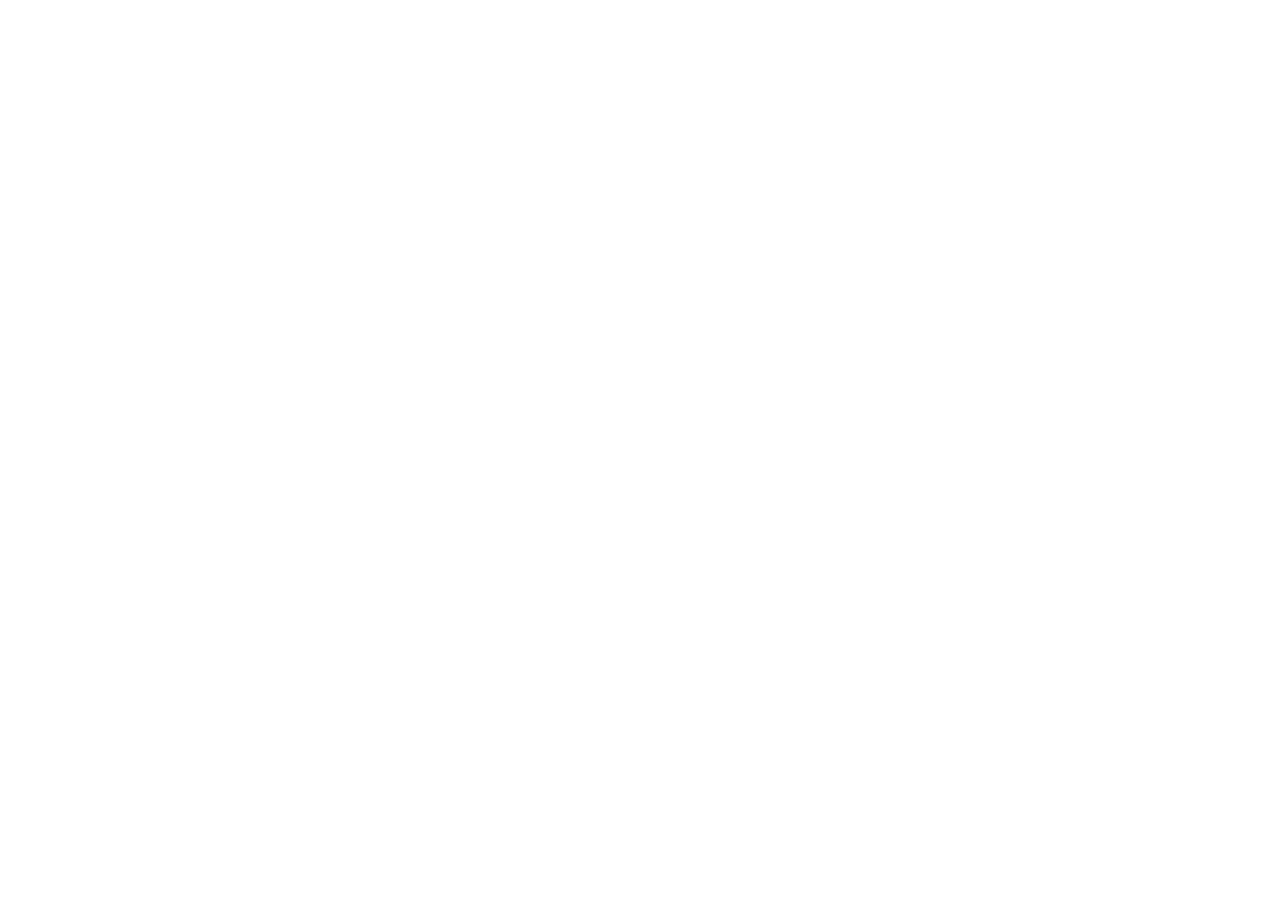
==== index.html @ e27e05f9 "Initial commit" ====
<!DOCTYPE html>
<html lang="en">
<head>
    <meta charset="UTF-8">
    <meta name="viewport" content="width=device-width, initial-scale=1.0">
    <title>hackathon</title>
</head>
<body>
    <script src = "app.js"></script>
</body>
</html>
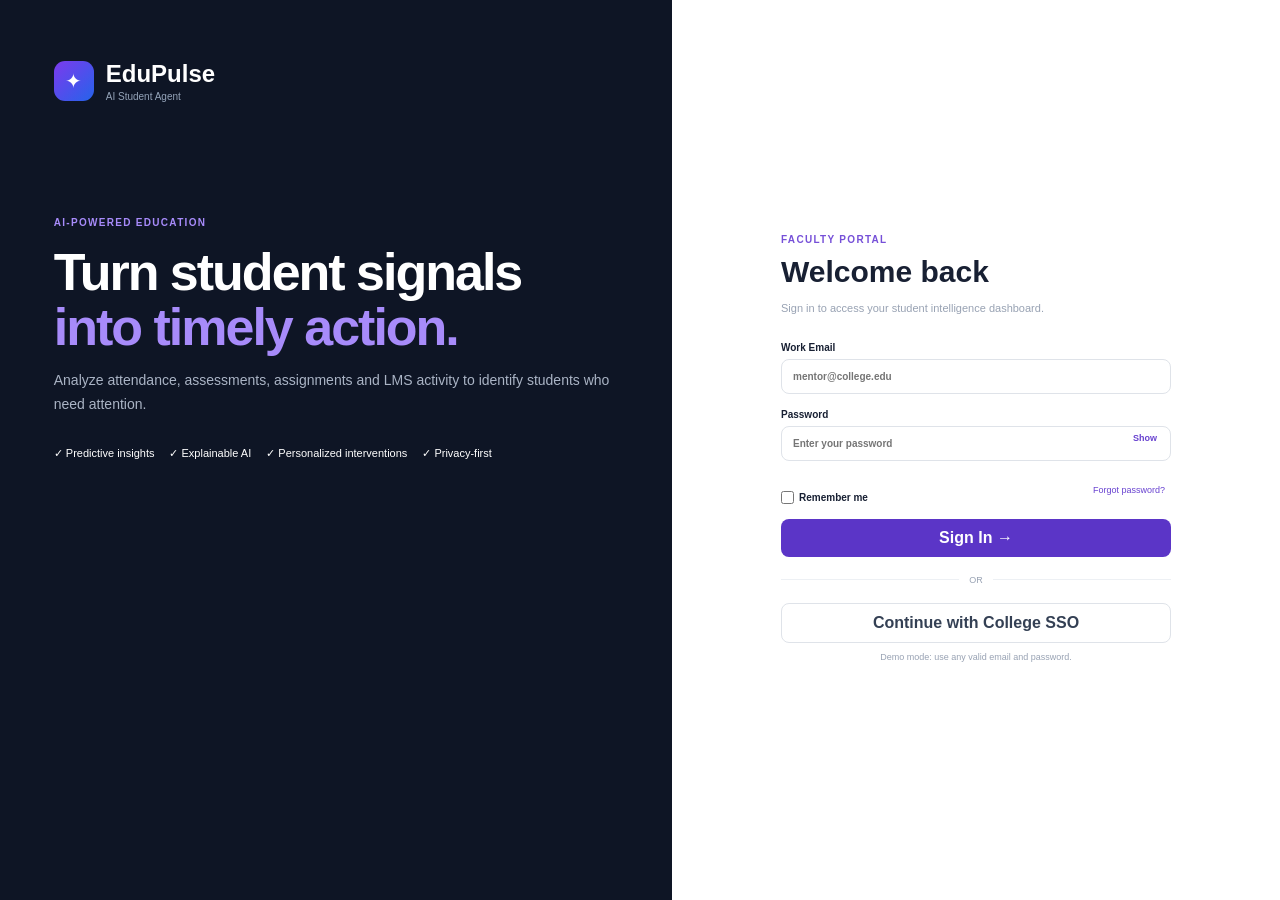
==== commit aa0709d4: "Initial commit" ====
--- a/index.html
+++ b/index.html
@@ -3,9 +3,1398 @@
 <head>
     <meta charset="UTF-8">
     <meta name="viewport" content="width=device-width, initial-scale=1.0">
-    <title>hackathon</title>
+    <title>EduPulse AI | Student Engagement Agent</title>
+
+    <link rel="stylesheet" href="style.css">
 </head>
+
 <body>
-    <script src = "app.js"></script>
+
+<!-- ================= LOGIN PAGE ================= -->
+
+<div id="loginPage" class="login-page">
+
+    <div class="login-left">
+
+        <div class="login-brand">
+            <div class="brand-icon">✦</div>
+
+            <div>
+                <h2>EduPulse</h2>
+                <span>AI Student Agent</span>
+            </div>
+        </div>
+
+        <div class="login-content">
+
+            <span class="eyebrow">AI-POWERED EDUCATION</span>
+
+            <h1>
+                Turn student signals
+                <span>into timely action.</span>
+            </h1>
+
+            <p>
+                Analyze attendance, assessments, assignments and LMS
+                activity to identify students who need attention.
+            </p>
+
+            <div class="login-features">
+                <div>✓ Predictive insights</div>
+                <div>✓ Explainable AI</div>
+                <div>✓ Personalized interventions</div>
+                <div>✓ Privacy-first</div>
+            </div>
+
+        </div>
+
+    </div>
+
+
+    <div class="login-right">
+
+        <form id="loginForm" class="login-card">
+
+            <div class="mobile-logo">
+                ✦ EduPulse
+            </div>
+
+            <span class="eyebrow">FACULTY PORTAL</span>
+
+            <h2>Welcome back</h2>
+
+            <p class="subtitle">
+                Sign in to access your student intelligence dashboard.
+            </p>
+
+
+            <label>
+                Work Email
+                <input
+                    type="email"
+                    id="loginEmail"
+                    placeholder="mentor@college.edu"
+                    required
+                >
+            </label>
+
+
+            <label>
+                Password
+
+                <div class="password-box">
+
+                    <input
+                        type="password"
+                        id="loginPassword"
+                        placeholder="Enter your password"
+                        required
+                    >
+
+                    <button
+                        type="button"
+                        id="showPassword"
+                    >
+                        Show
+                    </button>
+
+                </div>
+
+            </label>
+
+
+            <div class="login-options">
+
+                <label class="remember">
+                    <input type="checkbox">
+                    Remember me
+                </label>
+
+                <button type="button" class="link-button">
+                    Forgot password?
+                </button>
+
+            </div>
+
+
+            <button class="primary-button full-width">
+                Sign In →
+            </button>
+
+
+            <div class="divider">
+                <span>OR</span>
+            </div>
+
+
+            <button
+                type="button"
+                class="secondary-button full-width"
+                id="ssoButton"
+            >
+                Continue with College SSO
+            </button>
+
+            <p class="demo-text">
+                Demo mode: use any valid email and password.
+            </p>
+
+        </form>
+
+    </div>
+
+</div>
+
+
+<!-- ================= MAIN APPLICATION ================= -->
+
+<div id="app" class="app hidden">
+
+
+    <!-- SIDEBAR -->
+
+    <aside class="sidebar">
+
+        <div class="logo">
+
+            <div class="brand-icon">✦</div>
+
+            <div>
+                <strong>EduPulse</strong>
+                <small>AI Student Agent</small>
+            </div>
+
+        </div>
+
+
+        <div class="menu-title">
+            WORKSPACE
+        </div>
+
+
+        <nav>
+
+            <button class="nav-item active" data-page="dashboard">
+                <span>▦</span>
+                Dashboard
+            </button>
+
+            <button class="nav-item" data-page="students">
+                <span>♙</span>
+                Students
+                <b id="studentCountBadge">0</b>
+            </button>
+
+            <button class="nav-item" data-page="analytics">
+                <span>◒</span>
+                Risk Analytics
+            </button>
+
+            <button class="nav-item" data-page="interventions">
+                <span>✓</span>
+                Interventions
+            </button>
+
+            <button class="nav-item" data-page="ai">
+                <span>✦</span>
+                AI Agent
+            </button>
+
+            <button class="nav-item" data-page="reports">
+                <span>▤</span>
+                Reports
+            </button>
+
+            <button class="nav-item" data-page="settings">
+                <span>⚙</span>
+                Settings
+            </button>
+
+        </nav>
+
+
+        <div class="sidebar-bottom">
+
+            <div class="privacy-box">
+                🔒
+                <div>
+                    <strong>Privacy Protected</strong>
+                    <small>Role-based access enabled</small>
+                </div>
+            </div>
+
+
+            <div class="user-box">
+
+                <div class="avatar">
+                    U
+                </div>
+
+                <div>
+                    <strong>Faculty Admin</strong>
+                    <small>Mentor account</small>
+                </div>
+
+                <button id="logoutButton">⋮</button>
+
+            </div>
+
+        </div>
+
+    </aside>
+
+
+    <!-- MAIN -->
+
+    <main class="main">
+
+
+        <!-- TOP BAR -->
+
+        <header class="topbar">
+
+            <div>
+
+                <span class="breadcrumb">
+                    EduPulse / <b id="currentPageName">Dashboard</b>
+                </span>
+
+                <h1 id="pageTitle">
+                    Good morning, Mentor 👋
+                </h1>
+
+            </div>
+
+
+            <div class="top-actions">
+
+                <button class="notification-button">
+                    🔔
+                    <i>3</i>
+                </button>
+
+                <button
+                    class="ai-button"
+                    onclick="showPage('ai')"
+                >
+                    Ask AI ✦
+                </button>
+
+                <button
+                    class="logout-top"
+                    onclick="logout()"
+                >
+                    Logout
+                </button>
+
+            </div>
+
+        </header>
+
+
+        <!-- ================= DASHBOARD ================= -->
+
+        <section
+            id="dashboard"
+            class="page active-page"
+        >
+
+            <div class="page-header">
+
+                <div>
+
+                    <span class="eyebrow">
+                        OVERVIEW • THIS WEEK
+                    </span>
+
+                    <h2>
+                        Student engagement at a glance
+                    </h2>
+
+                    <p>
+                        AI has reviewed attendance, assessments,
+                        assignments and LMS activity.
+                    </p>
+
+                </div>
+
+                <button
+                    class="primary-button"
+                    onclick="openAddStudentModal()"
+                >
+                    + Add Student
+                </button>
+
+            </div>
+
+
+            <!-- STAT CARDS -->
+
+            <div class="stats-grid">
+
+                <div class="stat-card">
+
+                    <div class="stat-icon purple">
+                        ♙
+                    </div>
+
+                    <div>
+                        <span>Total Students</span>
+                        <strong id="totalStudents">0</strong>
+                        <small>Currently monitored</small>
+                    </div>
+
+                </div>
+
+
+                <div class="stat-card">
+
+                    <div class="stat-icon red">
+                        ⚠
+                    </div>
+
+                    <div>
+                        <span>High Risk</span>
+                        <strong id="highRisk">0</strong>
+                        <small>Needs attention now</small>
+                    </div>
+
+                </div>
+
+
+                <div class="stat-card">
+
+                    <div class="stat-icon yellow">
+                        ◐
+                    </div>
+
+                    <div>
+                        <span>Medium Risk</span>
+                        <strong id="mediumRisk">0</strong>
+                        <small>Watch closely</small>
+                    </div>
+
+                </div>
+
+
+                <div class="stat-card">
+
+                    <div class="stat-icon green">
+                        ▥
+                    </div>
+
+                    <div>
+                        <span>Average Attendance</span>
+                        <strong id="averageAttendance">0%</strong>
+                        <small>Across all students</small>
+                    </div>
+
+                </div>
+
+            </div>
+
+
+            <!-- DASHBOARD GRID -->
+
+            <div class="dashboard-grid">
+
+
+                <!-- ATTENTION -->
+
+                <div class="panel">
+
+                    <div class="panel-header">
+
+                        <div>
+                            <h3>Students Needing Attention</h3>
+                            <p>Prioritized by AI risk score</p>
+                        </div>
+
+                        <button
+                            class="text-button"
+                            onclick="showPage('students')"
+                        >
+                            View All →
+                        </button>
+
+                    </div>
+
+
+                    <div id="attentionStudents">
+                    </div>
+
+                </div>
+
+
+                <!-- HEALTH -->
+
+                <div class="panel">
+
+                    <div class="panel-header">
+
+                        <div>
+                            <h3>Engagement Health</h3>
+                            <p>Current student population</p>
+                        </div>
+
+                        <span class="live">
+                            ● LIVE
+                        </span>
+
+                    </div>
+
+
+                    <div class="health-container">
+
+                        <div class="donut">
+
+                            <div>
+                                <strong id="lowRiskPercent">
+                                    0%
+                                </strong>
+
+                                <small>
+                                    Low Risk
+                                </small>
+                            </div>
+
+                        </div>
+
+
+                        <div class="legend">
+
+                            <div>
+                                <i class="green-dot"></i>
+                                Low Risk
+                                <b id="lowRisk">0</b>
+                            </div>
+
+                            <div>
+                                <i class="yellow-dot"></i>
+                                Medium Risk
+                                <b id="mediumRiskLegend">0</b>
+                            </div>
+
+                            <div>
+                                <i class="red-dot"></i>
+                                High Risk
+                                <b id="highRiskLegend">0</b>
+                            </div>
+
+                        </div>
+
+                    </div>
+
+
+                    <div class="ai-insight">
+
+                        <span>✦</span>
+
+                        <div>
+
+                            <strong>AI Insight</strong>
+
+                            <p id="dashboardInsight">
+                                Analyzing student engagement...
+                            </p>
+
+                        </div>
+
+                    </div>
+
+                </div>
+
+            </div>
+
+
+            <!-- RECENT ACTIVITY -->
+
+            <div class="panel">
+
+                <div class="panel-header">
+
+                    <div>
+                        <h3>Recent Student Activity</h3>
+                        <p>Latest monitored changes</p>
+                    </div>
+
+                    <button
+                        class="text-button"
+                        onclick="showPage('analytics')"
+                    >
+                        Open Analytics →
+                    </button>
+
+                </div>
+
+
+                <div class="table-wrapper">
+
+                    <table>
+
+                        <thead>
+
+                            <tr>
+                                <th>Student</th>
+                                <th>Attendance</th>
+                                <th>Marks</th>
+                                <th>Assignments</th>
+                                <th>LMS</th>
+                                <th>Risk</th>
+                                <th>Trend</th>
+                            </tr>
+
+                        </thead>
+
+                        <tbody id="recentStudents">
+                        </tbody>
+
+                    </table>
+
+                </div>
+
+            </div>
+
+        </section>
+
+
+        <!-- ================= STUDENTS ================= -->
+
+        <section
+            id="students"
+            class="page"
+        >
+
+            <div class="page-header">
+
+                <div>
+                    <h2>Student Directory</h2>
+                    <p>
+                        Manage students and monitor their engagement.
+                    </p>
+                </div>
+
+                <button
+                    class="primary-button"
+                    onclick="openAddStudentModal()"
+                >
+                    + Add Student
+                </button>
+
+            </div>
+
+
+            <div class="filters">
+
+                <div class="search-box">
+
+                    🔍
+
+                    <input
+                        id="studentSearch"
+                        type="text"
+                        placeholder="Search name, ID, department..."
+                    >
+
+                </div>
+
+
+                <select id="riskFilter">
+
+                    <option value="All">All Risk</option>
+                    <option value="High">High</option>
+                    <option value="Medium">Medium</option>
+                    <option value="Low">Low</option>
+
+                </select>
+
+
+                <button class="filter-button">
+                    ⚙ Filters
+                </button>
+
+                <button
+                    class="filter-button"
+                    onclick="exportStudents()"
+                >
+                    ⇩ Export
+                </button>
+
+            </div>
+
+
+            <div class="panel no-padding">
+
+                <div class="table-wrapper">
+
+                    <table>
+
+                        <thead>
+
+                            <tr>
+                                <th>Student</th>
+                                <th>Department</th>
+                                <th>Attendance</th>
+                                <th>Marks</th>
+                                <th>Assignments</th>
+                                <th>LMS</th>
+                                <th>Risk</th>
+                                <th>Action</th>
+                            </tr>
+
+                        </thead>
+
+                        <tbody id="studentTable">
+                        </tbody>
+
+                    </table>
+
+                </div>
+
+            </div>
+
+        </section>
+
+
+        <!-- ================= ANALYTICS ================= -->
+
+        <section
+            id="analytics"
+            class="page"
+        >
+
+            <div class="page-header">
+
+                <div>
+
+                    <h2>Risk Analytics</h2>
+
+                    <p>
+                        Explainable signals behind student risk.
+                    </p>
+
+                </div>
+
+                <span class="date-badge">
+                    Last 30 Days
+                </span>
+
+            </div>
+
+
+            <div class="analytics-grid">
+
+                <div class="panel">
+
+                    <div class="panel-header">
+
+                        <div>
+                            <h3>Signal Performance</h3>
+                            <p>College-wide average</p>
+                        </div>
+
+                    </div>
+
+
+                    <div id="signalBars">
+                    </div>
+
+                </div>
+
+
+                <div class="panel">
+
+                    <div class="panel-header">
+
+                        <div>
+                            <h3>Risk Distribution</h3>
+                            <p>Current population</p>
+                        </div>
+
+                    </div>
+
+
+                    <div class="risk-cards">
+
+                        <div class="risk-card high">
+                            <strong id="analyticsHigh">0</strong>
+                            <span>High</span>
+                            <small>Immediate review</small>
+                        </div>
+
+                        <div class="risk-card medium">
+                            <strong id="analyticsMedium">0</strong>
+                            <span>Medium</span>
+                            <small>Monitor closely</small>
+                        </div>
+
+                        <div class="risk-card low">
+                            <strong id="analyticsLow">0</strong>
+                            <span>Low</span>
+                            <small>Healthy</small>
+                        </div>
+
+                    </div>
+
+                </div>
+
+            </div>
+
+
+            <div class="panel">
+
+                <div class="panel-header">
+
+                    <div>
+                        <h3>Why Students Are Flagged</h3>
+                        <p>AI-generated contributing factors</p>
+                    </div>
+
+                </div>
+
+                <div id="riskReasons">
+                </div>
+
+            </div>
+
+        </section>
+
+
+        <!-- ================= INTERVENTIONS ================= -->
+
+        <section
+            id="interventions"
+            class="page"
+        >
+
+            <div class="page-header">
+
+                <div>
+
+                    <h2>Intervention Center</h2>
+
+                    <p>
+                        Turn AI insights into trackable mentor actions.
+                    </p>
+
+                </div>
+
+                <button
+                    class="secondary-button"
+                    onclick="generateReport()"
+                >
+                    Generate Report
+                </button>
+
+            </div>
+
+
+            <div class="intervention-stats">
+
+                <div>
+                    <strong id="openInterventions">0</strong>
+                    <span>Open Interventions</span>
+                </div>
+
+                <div>
+                    <strong id="completedInterventions">0</strong>
+                    <span>Completed</span>
+                </div>
+
+                <div>
+                    <strong id="followupInterventions">0</strong>
+                    <span>Needs Follow-up</span>
+                </div>
+
+            </div>
+
+
+            <div class="panel">
+
+                <div class="panel-header">
+
+                    <div>
+                        <h3>Recommended Actions</h3>
+                        <p>
+                            Prioritized using current student signals.
+                        </p>
+                    </div>
+
+                </div>
+
+                <div id="interventionList">
+                </div>
+
+            </div>
+
+        </section>
+
+
+        <!-- ================= AI AGENT ================= -->
+
+        <section
+            id="ai"
+            class="page"
+        >
+
+            <div class="ai-header">
+
+                <div class="ai-logo">
+                    ✦
+                </div>
+
+                <div>
+
+                    <h2>EduPulse AI Agent</h2>
+
+                    <p>
+                        Academic engagement copilot • Ready
+                    </p>
+
+                </div>
+
+                <span class="ai-online">
+                    ● Online
+                </span>
+
+            </div>
+
+
+            <div class="ai-layout">
+
+                <div class="panel chat-panel">
+
+                    <div
+                        id="chatMessages"
+                        class="chat-messages"
+                    >
+
+                        <div class="message ai-message">
+
+                            <div class="message-icon">
+                                ✦
+                            </div>
+
+                            <div class="message-bubble">
+
+                                Hello! I'm EduPulse AI.
+                                I can analyze student engagement,
+                                explain academic risk and recommend
+                                personalized interventions.
+
+                            </div>
+
+                        </div>
+
+                    </div>
+
+
+                    <div class="quick-prompts">
+
+                        <button
+                            onclick="askAI('Who needs attention today?')"
+                        >
+                            Who needs attention today?
+                        </button>
+
+                        <button
+                            onclick="askAI('Why is Rahul high risk?')"
+                        >
+                            Why is Rahul high risk?
+                        </button>
+
+                        <button
+                            onclick="askAI('Give me intervention suggestions')"
+                        >
+                            Give me intervention suggestions
+                        </button>
+
+                        <button
+                            onclick="askAI('Give me weekly summary')"
+                        >
+                            Weekly summary
+                        </button>
+
+                    </div>
+
+
+                    <form
+                        id="aiForm"
+                        class="ai-input"
+                    >
+
+                        <input
+                            id="aiInput"
+                            placeholder="Ask about students, risks, trends..."
+                        >
+
+                        <button>
+                            ↑
+                        </button>
+
+                    </form>
+
+                </div>
+
+
+                <div class="panel">
+
+                    <h3>AI Capabilities</h3>
+
+                    <div class="capability">
+                        ✓ Detect engagement changes
+                    </div>
+
+                    <div class="capability">
+                        ✓ Explain risk factors
+                    </div>
+
+                    <div class="capability">
+                        ✓ Prioritize students
+                    </div>
+
+                    <div class="capability">
+                        ✓ Recommend interventions
+                    </div>
+
+                    <div class="capability">
+                        ✓ Create mentor summaries
+                    </div>
+
+                    <div class="capability">
+                        ✓ Track outcomes
+                    </div>
+
+                    <div class="ai-context">
+
+                        <strong>Current Context</strong>
+
+                        <p id="aiContext">
+                            Loading...
+                        </p>
+
+                    </div>
+
+                </div>
+
+            </div>
+
+        </section>
+
+
+        <!-- ================= REPORTS ================= -->
+
+        <section
+            id="reports"
+            class="page"
+        >
+
+            <div class="page-header">
+
+                <div>
+
+                    <h2>Reports</h2>
+
+                    <p>
+                        Generate mentor-ready reports.
+                    </p>
+
+                </div>
+
+                <button
+                    class="primary-button"
+                    onclick="window.print()"
+                >
+                    ⇩ Print / Save PDF
+                </button>
+
+            </div>
+
+
+            <div class="report-grid">
+
+                <div class="report-card">
+
+                    <span>WEEKLY SUMMARY</span>
+
+                    <strong>
+                        <span id="reportStudents">0</span>
+                        students monitored
+                    </strong>
+
+                    <p id="weeklyReport">
+                    </p>
+
+                    <button
+                        class="text-button"
+                        onclick="generateReport()"
+                    >
+                        Open Report →
+                    </button>
+
+                </div>
+
+
+                <div class="report-card">
+
+                    <span>INTERVENTION REPORT</span>
+
+                    <strong>
+                        AI Recommended Actions
+                    </strong>
+
+                    <p>
+                        Review the latest AI recommendations
+                        and follow-up priorities.
+                    </p>
+
+                    <button
+                        class="text-button"
+                        onclick="showPage('interventions')"
+                    >
+                        Open Report →
+                    </button>
+
+                </div>
+
+
+                <div class="report-card">
+
+                    <span>ENGAGEMENT REPORT</span>
+
+                    <strong id="reportAverageMarks">
+                        0% Average Marks
+                    </strong>
+
+                    <p>
+                        Compare academic performance against
+                        attendance and LMS engagement.
+                    </p>
+
+                    <button
+                        class="text-button"
+                        onclick="showPage('analytics')"
+                    >
+                        Open Report →
+                    </button>
+
+                </div>
+
+            </div>
+
+        </section>
+
+
+        <!-- ================= SETTINGS ================= -->
+
+        <section
+            id="settings"
+            class="page"
+        >
+
+            <div class="page-header">
+
+                <div>
+
+                    <h2>Settings</h2>
+
+                    <p>
+                        Configure your workspace and privacy.
+                    </p>
+
+                </div>
+
+                <button
+                    class="primary-button"
+                    onclick="showToast('Settings saved successfully')"
+                >
+                    Save Changes
+                </button>
+
+            </div>
+
+
+            <div class="settings-grid">
+
+                <div class="panel">
+
+                    <h3>Workspace</h3>
+
+                    <label class="setting">
+                        Institution
+                        <input value="Vignan University">
+                    </label>
+
+                    <label class="setting">
+                        Department
+                        <input value="Computer Science & Engineering">
+                    </label>
+
+                    <label class="setting">
+                        Academic Year
+                        <input value="2026 - 27">
+                    </label>
+
+                </div>
+
+
+                <div class="panel">
+
+                    <h3>Notifications</h3>
+
+                    <div class="toggle-row">
+                        High-risk alerts
+                        <input type="checkbox" checked>
+                    </div>
+
+                    <div class="toggle-row">
+                        Weekly mentor summary
+                        <input type="checkbox" checked>
+                    </div>
+
+                    <div class="toggle-row">
+                        Intervention reminders
+                        <input type="checkbox" checked>
+                    </div>
+
+                </div>
+
+
+                <div class="panel">
+
+                    <h3>Privacy & Access</h3>
+
+                    <div class="toggle-row">
+                        Role-based access
+                        <input type="checkbox" checked>
+                    </div>
+
+                    <div class="toggle-row">
+                        Audit activity
+                        <input type="checkbox" checked>
+                    </div>
+
+                    <div class="toggle-row">
+                        Mask contact details
+                        <input type="checkbox">
+                    </div>
+
+                </div>
+
+            </div>
+
+        </section>
+
+    </main>
+
+</div>
+
+
+<!-- ================= ADD STUDENT MODAL ================= -->
+
+<div
+    id="addStudentModal"
+    class="modal-overlay hidden"
+>
+
+    <div class="modal">
+
+        <div class="modal-header">
+
+            <div>
+
+                <span class="eyebrow">
+                    STUDENT MANAGEMENT
+                </span>
+
+                <h2>Add New Student</h2>
+
+                <p>
+                    Enter student academic and engagement details.
+                </p>
+
+            </div>
+
+            <button
+                class="close-button"
+                onclick="closeAddStudentModal()"
+            >
+                ×
+            </button>
+
+        </div>
+
+
+        <form id="studentForm">
+
+            <div class="form-grid">
+
+                <label>
+                    Full Name
+                    <input id="studentName" required>
+                </label>
+
+                <label>
+                    College Email
+                    <input id="studentEmail" type="email" required>
+                </label>
+
+                <label>
+                    Phone
+                    <input id="studentPhone">
+                </label>
+
+                <label>
+                    Department
+
+                    <select id="studentDepartment">
+                        <option>CSE</option>
+                        <option>ECE</option>
+                        <option>IT</option>
+                        <option>EEE</option>
+                        <option>MECH</option>
+                    </select>
+
+                </label>
+
+                <label>
+                    Year
+
+                    <select id="studentYear">
+                        <option>1st Year</option>
+                        <option>2nd Year</option>
+                        <option>3rd Year</option>
+                        <option>4th Year</option>
+                    </select>
+
+                </label>
+
+                <label>
+                    Section
+
+                    <select id="studentSection">
+                        <option>A</option>
+                        <option>B</option>
+                        <option>C</option>
+                        <option>D</option>
+                    </select>
+
+                </label>
+
+                <label>
+                    Attendance %
+                    <input
+                        id="studentAttendance"
+                        type="number"
+                        min="0"
+                        max="100"
+                        value="75"
+                    >
+                </label>
+
+                <label>
+                    Average Marks %
+                    <input
+                        id="studentMarks"
+                        type="number"
+                        min="0"
+                        max="100"
+                        value="60"
+                    >
+                </label>
+
+                <label>
+                    Assignments Submitted
+                    <input
+                        id="studentAssignments"
+                        type="number"
+                        min="0"
+                        value="4"
+                    >
+                </label>
+
+                <label>
+                    Total Assignments
+                    <input
+                        id="studentTotalAssignments"
+                        type="number"
+                        min="1"
+                        value="6"
+                    >
+                </label>
+
+                <label>
+                    LMS Activity %
+                    <input
+                        id="studentLMS"
+                        type="number"
+                        min="0"
+                        max="100"
+                        value="60"
+                    >
+                </label>
+
+                <label>
+                    Mentor
+                    <input
+                        id="studentMentor"
+                        value="Dr. Priya"
+                    >
+                </label>
+
+            </div>
+
+
+            <div class="modal-footer">
+
+                <button
+                    type="button"
+                    class="secondary-button"
+                    onclick="closeAddStudentModal()"
+                >
+                    Cancel
+                </button>
+
+                <button class="primary-button">
+                    Add Student & Analyze ✦
+                </button>
+
+            </div>
+
+        </form>
+
+    </div>
+
+</div>
+
+
+<!-- ================= STUDENT DETAILS MODAL ================= -->
+
+<div
+    id="studentModal"
+    class="modal-overlay hidden"
+>
+
+    <div class="modal student-modal">
+
+        <div
+            id="studentDetails"
+        >
+        </div>
+
+    </div>
+
+</div>
+
+
+<div
+    id="toast"
+    class="toast hidden"
+>
+</div>
+
+
+<script src="app.js"></script>
+
 </body>
 </html>
--- a/style.css
+++ b/style.css
@@ -0,0 +1,1541 @@
+* {
+    box-sizing: border-box;
+}
+
+body {
+    margin: 0;
+    font-family: Arial, Helvetica, sans-serif;
+    background: #f6f7fb;
+    color: #182033;
+}
+
+button,
+input,
+select {
+    font: inherit;
+}
+
+button {
+    cursor: pointer;
+}
+
+.hidden {
+    display: none !important;
+}
+
+
+/* ================= LOGIN ================= */
+
+.login-page {
+    min-height: 100vh;
+    display: grid;
+    grid-template-columns: 1.05fr .95fr;
+    background: white;
+}
+
+.login-left {
+    background: #0e1525;
+    color: white;
+    padding: 60px 8%;
+    position: relative;
+    overflow: hidden;
+}
+
+.login-brand,
+.logo {
+    display: flex;
+    align-items: center;
+    gap: 12px;
+}
+
+.login-brand h2,
+.logo strong {
+    margin: 0;
+}
+
+.login-brand span,
+.logo small {
+    display: block;
+    color: #94a3b8;
+    font-size: 10px;
+    margin-top: 3px;
+}
+
+.brand-icon {
+    width: 40px;
+    height: 40px;
+    border-radius: 11px;
+    display: grid;
+    place-items: center;
+    background: linear-gradient(
+        135deg,
+        #7c3aed,
+        #2563eb
+    );
+    font-size: 20px;
+}
+
+.login-content {
+    margin-top: 110px;
+    max-width: 600px;
+}
+
+.eyebrow {
+    color: #7650d8;
+    font-size: 10px;
+    font-weight: 800;
+    letter-spacing: 1.3px;
+}
+
+.login-left .eyebrow {
+    color: #a78bfa;
+}
+
+.login-content h1 {
+    font-size: 52px;
+    line-height: 1.05;
+    letter-spacing: -2px;
+    margin: 15px 0;
+}
+
+.login-content h1 span {
+    display: block;
+    color: #a78bfa;
+}
+
+.login-content p {
+    color: #aab4c5;
+    line-height: 1.7;
+    font-size: 14px;
+}
+
+.login-features {
+    display: flex;
+    flex-wrap: wrap;
+    gap: 15px;
+    margin-top: 30px;
+    font-size: 11px;
+}
+
+.login-right {
+    display: grid;
+    place-items: center;
+    padding: 30px;
+}
+
+.login-card {
+    width: 390px;
+}
+
+.login-card h2 {
+    font-size: 30px;
+    margin: 8px 0;
+}
+
+.subtitle {
+    color: #98a2b3;
+    font-size: 11px;
+    line-height: 1.5;
+    margin-bottom: 25px;
+}
+
+.login-card label {
+    display: block;
+    font-size: 10px;
+    font-weight: bold;
+    margin-top: 15px;
+}
+
+.login-card input {
+    width: 100%;
+    padding: 11px;
+    border: 1px solid #dfe3e9;
+    border-radius: 8px;
+    margin-top: 6px;
+}
+
+.password-box {
+    position: relative;
+}
+
+.password-box input {
+    padding-right: 60px;
+}
+
+.password-box button {
+    position: absolute;
+    right: 8px;
+    top: 12px;
+    border: 0;
+    background: none;
+    color: #6842d0;
+    font-size: 9px;
+}
+
+.login-options {
+    display: flex;
+    justify-content: space-between;
+    margin: 15px 0;
+}
+
+.remember {
+    display: flex !important;
+    gap: 5px;
+    align-items: center;
+}
+
+.remember input {
+    width: auto;
+    margin: 0;
+}
+
+.link-button {
+    border: 0;
+    background: none;
+    color: #6842d0;
+    font-size: 9px;
+}
+
+.primary-button,
+.secondary-button {
+    border-radius: 8px;
+    padding: 10px 15px;
+    font-weight: bold;
+    border: 0;
+}
+
+.primary-button {
+    background: #5b35c7;
+    color: white;
+}
+
+.secondary-button {
+    background: white;
+    color: #344054;
+    border: 1px solid #dfe3e9;
+}
+
+.full-width {
+    width: 100%;
+}
+
+.divider {
+    display: flex;
+    align-items: center;
+    gap: 10px;
+    margin: 18px 0;
+    color: #98a2b3;
+    font-size: 9px;
+}
+
+.divider::before,
+.divider::after {
+    content: "";
+    height: 1px;
+    background: #edf0f4;
+    flex: 1;
+}
+
+.demo-text {
+    text-align: center;
+    color: #98a2b3;
+    font-size: 9px;
+}
+
+.mobile-logo {
+    display: none;
+}
+
+
+/* ================= APP ================= */
+
+.app {
+    min-height: 100vh;
+}
+
+.sidebar {
+    position: fixed;
+    left: 0;
+    top: 0;
+    bottom: 0;
+    width: 250px;
+    background: #111827;
+    color: #cbd5e1;
+    padding: 22px 14px;
+    display: flex;
+    flex-direction: column;
+    z-index: 10;
+}
+
+.logo {
+    color: white;
+    padding: 5px 10px 30px;
+}
+
+.menu-title {
+    font-size: 10px;
+    color: #64748b;
+    font-weight: bold;
+    letter-spacing: 1.4px;
+    padding: 0 12px 10px;
+}
+
+.nav-item {
+    width: 100%;
+    border: 0;
+    background: transparent;
+    color: #94a3b8;
+    display: flex;
+    gap: 12px;
+    align-items: center;
+    padding: 11px 12px;
+    border-radius: 8px;
+    margin: 2px 0;
+    text-align: left;
+}
+
+.nav-item:hover {
+    background: #1f2937;
+    color: white;
+}
+
+.nav-item.active {
+    background: #273449;
+    color: white;
+}
+
+.nav-item span {
+    width: 20px;
+    text-align: center;
+}
+
+.nav-item b {
+    margin-left: auto;
+    background: #374151;
+    padding: 2px 7px;
+    border-radius: 12px;
+    font-size: 9px;
+}
+
+.sidebar-bottom {
+    margin-top: auto;
+}
+
+.privacy-box {
+    background: #182234;
+    border: 1px solid #263247;
+    border-radius: 10px;
+    padding: 11px;
+    display: flex;
+    gap: 8px;
+    font-size: 11px;
+    margin-bottom: 12px;
+}
+
+.privacy-box strong,
+.privacy-box small {
+    display: block;
+}
+
+.privacy-box small {
+    color: #64748b;
+    margin-top: 3px;
+    font-size: 9px;
+}
+
+.user-box {
+    display: flex;
+    align-items: center;
+    gap: 9px;
+    padding: 8px;
+}
+
+.user-box strong,
+.user-box small {
+    display: block;
+}
+
+.user-box strong {
+    font-size: 11px;
+}
+
+.user-box small {
+    color: #64748b;
+    font-size: 9px;
+}
+
+.user-box button {
+    margin-left: auto;
+    border: 0;
+    background: none;
+    color: white;
+}
+
+
+/* ================= MAIN ================= */
+
+.main {
+    margin-left: 250px;
+}
+
+.topbar {
+    height: 88px;
+    background: white;
+    border-bottom: 1px solid #e9edf4;
+    padding: 0 34px;
+    display: flex;
+    align-items: center;
+    justify-content: space-between;
+}
+
+.breadcrumb {
+    color: #98a2b3;
+    font-size: 10px;
+}
+
+.topbar h1 {
+    font-size: 20px;
+    margin: 6px 0 0;
+}
+
+.top-actions {
+    display: flex;
+    gap: 10px;
+    align-items: center;
+}
+
+.notification-button,
+.logout-top {
+    border: 1px solid #e4e7ec;
+    background: white;
+    border-radius: 8px;
+    padding: 9px 12px;
+}
+
+.notification-button {
+    position: relative;
+}
+
+.notification-button i {
+    position: absolute;
+    top: 2px;
+    right: 3px;
+    background: red;
+    color: white;
+    border-radius: 10px;
+    font-size: 8px;
+    padding: 1px 4px;
+}
+
+.ai-button {
+    border: 0;
+    background: #5b35c7;
+    color: white;
+    border-radius: 8px;
+    padding: 10px 14px;
+    font-weight: bold;
+}
+
+.content {
+    padding: 28px 34px;
+}
+
+
+/* ================= PAGES ================= */
+
+.page {
+    display: none;
+}
+
+.active-page {
+    display: block;
+}
+
+.page-header {
+    display: flex;
+    justify-content: space-between;
+    align-items: center;
+    margin-bottom: 22px;
+}
+
+.page-header h2 {
+    margin: 5px 0;
+    font-size: 24px;
+}
+
+.page-header p {
+    margin: 0;
+    color: #667085;
+    font-size: 12px;
+}
+
+
+/* ================= STATS ================= */
+
+.stats-grid {
+    display: grid;
+    grid-template-columns: repeat(4, 1fr);
+    gap: 14px;
+    margin-bottom: 18px;
+}
+
+.stat-card {
+    background: white;
+    border: 1px solid #e7eaf0;
+    border-radius: 11px;
+    padding: 17px;
+    display: flex;
+    gap: 13px;
+    align-items: center;
+}
+
+.stat-icon {
+    width: 42px;
+    height: 42px;
+    border-radius: 10px;
+    display: grid;
+    place-items: center;
+}
+
+.stat-icon.purple {
+    background: #f0ebff;
+    color: #6842d0;
+}
+
+.stat-icon.red {
+    background: #fff0f0;
+    color: #d64545;
+}
+
+.stat-icon.yellow {
+    background: #fff7df;
+    color: #b87900;
+}
+
+.stat-icon.green {
+    background: #eaf8f0;
+    color: #218451;
+}
+
+.stat-card span,
+.stat-card small {
+    display: block;
+    color: #667085;
+}
+
+.stat-card span {
+    font-size: 11px;
+}
+
+.stat-card strong {
+    display: block;
+    font-size: 24px;
+    margin: 3px 0;
+}
+
+.stat-card small {
+    font-size: 9px;
+}
+
+
+/* ================= PANELS ================= */
+
+.panel {
+    background: white;
+    border: 1px solid #e7eaf0;
+    border-radius: 11px;
+    padding: 18px;
+    margin-bottom: 18px;
+}
+
+.no-padding {
+    padding: 0;
+}
+
+.panel-header {
+    display: flex;
+    justify-content: space-between;
+    align-items: flex-start;
+    margin-bottom: 14px;
+}
+
+.panel-header h3 {
+    font-size: 14px;
+    margin: 0 0 3px;
+}
+
+.panel-header p {
+    color: #98a2b3;
+    font-size: 10px;
+    margin: 0;
+}
+
+.text-button {
+    border: 0;
+    background: transparent;
+    color: #6741cc;
+    font-weight: bold;
+    font-size: 10px;
+}
+
+.live {
+    color: #16a05d;
+    font-size: 9px;
+}
+
+
+/* ================= DASHBOARD ================= */
+
+.dashboard-grid {
+    display: grid;
+    grid-template-columns: 1.2fr .8fr;
+    gap: 18px;
+}
+
+.student-row {
+    width: 100%;
+    padding: 11px 2px;
+    border: 0;
+    border-bottom: 1px solid #eef0f3;
+    background: white;
+    display: flex;
+    align-items: center;
+    gap: 10px;
+    text-align: left;
+}
+
+.student-row:hover {
+    background: #fafaff;
+}
+
+.avatar {
+    width: 38px;
+    height: 38px;
+    border-radius: 50%;
+    display: grid;
+    place-items: center;
+    background: #e9e7ff;
+    color: #5b35c7;
+    font-weight: bold;
+    font-size: 11px;
+}
+
+.student-info {
+    flex: 1;
+}
+
+.student-info strong,
+.student-info small {
+    display: block;
+}
+
+.student-info strong {
+    font-size: 11px;
+}
+
+.student-info small {
+    color: #98a2b3;
+    font-size: 9px;
+    margin-top: 3px;
+}
+
+.risk {
+    padding: 5px 8px;
+    border-radius: 20px;
+    font-size: 9px;
+    font-weight: bold;
+}
+
+.risk.high {
+    color: #d64545;
+    background: #fff0f0;
+}
+
+.risk.medium {
+    color: #b87900;
+    background: #fff7df;
+}
+
+.risk.low {
+    color: #218451;
+    background: #eaf8f0;
+}
+
+.health-container {
+    display: flex;
+    justify-content: center;
+    align-items: center;
+    gap: 30px;
+}
+
+.donut {
+    width: 130px;
+    height: 130px;
+    border-radius: 50%;
+    background:
+        conic-gradient(
+            #2ea66b 0 70%,
+            #e4b13e 70% 87%,
+            #df5353 87%
+        );
+
+    display: grid;
+    place-items: center;
+}
+
+.donut > div {
+    width: 94px;
+    height: 94px;
+    border-radius: 50%;
+    background: white;
+    display: grid;
+    place-items: center;
+    align-content: center;
+}
+
+.donut strong {
+    font-size: 23px;
+}
+
+.donut small {
+    font-size: 9px;
+    color: #98a2b3;
+}
+
+.legend {
+    width: 130px;
+}
+
+.legend div {
+    display: flex;
+    align-items: center;
+    gap: 7px;
+    font-size: 10px;
+    margin: 10px 0;
+}
+
+.legend b {
+    margin-left: auto;
+}
+
+.green-dot,
+.yellow-dot,
+.red-dot {
+    width: 7px;
+    height: 7px;
+    border-radius: 50%;
+}
+
+.green-dot {
+    background: #2ea66b;
+}
+
+.yellow-dot {
+    background: #e4b13e;
+}
+
+.red-dot {
+    background: #df5353;
+}
+
+.ai-insight {
+    background: #f6f3ff;
+    border-radius: 8px;
+    padding: 11px;
+    display: flex;
+    gap: 9px;
+    color: #4f35a5;
+}
+
+.ai-insight p {
+    font-size: 10px;
+    line-height: 1.5;
+    margin: 3px 0;
+}
+
+
+/* ================= TABLE ================= */
+
+.table-wrapper {
+    overflow-x: auto;
+}
+
+table {
+    width: 100%;
+    border-collapse: collapse;
+    min-width: 750px;
+}
+
+th {
+    text-align: left;
+    background: #fafbfc;
+    color: #98a2b3;
+    font-size: 9px;
+    text-transform: uppercase;
+    letter-spacing: .6px;
+}
+
+th,
+td {
+    padding: 11px 9px;
+    border-bottom: 1px solid #eef0f3;
+    font-size: 10px;
+}
+
+tbody tr:hover {
+    background: #fafbff;
+}
+
+.table-person {
+    display: flex;
+    gap: 8px;
+    align-items: center;
+}
+
+.table-person .avatar {
+    width: 30px;
+    height: 30px;
+}
+
+.table-person strong,
+.table-person small {
+    display: block;
+}
+
+.table-person strong {
+    font-size: 10px;
+}
+
+.table-person small {
+    font-size: 8px;
+    color: #98a2b3;
+}
+
+.meter {
+    display: flex;
+    align-items: center;
+    gap: 7px;
+}
+
+.meter-bar {
+    width: 50px;
+    height: 5px;
+    background: #edf0f5;
+    border-radius: 10px;
+    overflow: hidden;
+}
+
+.meter-fill {
+    height: 100%;
+    background: #7650d8;
+}
+
+
+/* ================= FILTERS ================= */
+
+.filters {
+    display: flex;
+    gap: 9px;
+    margin-bottom: 14px;
+}
+
+.search-box {
+    display: flex;
+    align-items: center;
+    gap: 7px;
+    background: white;
+    border: 1px solid #e1e5eb;
+    border-radius: 8px;
+    padding: 0 10px;
+    flex: 1;
+    max-width: 420px;
+}
+
+.search-box input {
+    border: 0;
+    outline: none;
+    padding: 10px 0;
+    width: 100%;
+    font-size: 11px;
+}
+
+.filters select,
+.filter-button {
+    border: 1px solid #e1e5eb;
+    border-radius: 8px;
+    background: white;
+    padding: 9px 11px;
+    font-size: 10px;
+}
+
+
+/* ================= ANALYTICS ================= */
+
+.analytics-grid {
+    display: grid;
+    grid-template-columns: 1fr 1fr;
+    gap: 18px;
+}
+
+.signal-row {
+    display: grid;
+    grid-template-columns: 100px 1fr 40px;
+    align-items: center;
+    gap: 10px;
+    margin: 20px 0;
+    font-size: 10px;
+}
+
+.signal-bar {
+    height: 9px;
+    background: #edf0f5;
+    border-radius: 10px;
+    overflow: hidden;
+}
+
+.signal-fill {
+    height: 100%;
+    background: linear-gradient(
+        90deg,
+        #8b5cf6,
+        #4f46e5
+    );
+}
+
+.risk-cards {
+    display: grid;
+    grid-template-columns: repeat(3, 1fr);
+    gap: 10px;
+}
+
+.risk-card {
+    padding: 15px;
+    border-radius: 9px;
+}
+
+.risk-card strong,
+.risk-card span,
+.risk-card small {
+    display: block;
+}
+
+.risk-card strong {
+    font-size: 26px;
+}
+
+.risk-card span {
+    font-size: 11px;
+    font-weight: bold;
+    margin: 3px 0;
+}
+
+.risk-card small {
+    font-size: 9px;
+    color: #667085;
+}
+
+.risk-card.high {
+    background: #fff0f0;
+}
+
+.risk-card.medium {
+    background: #fff7df;
+}
+
+.risk-card.low {
+    background: #eaf8f0;
+}
+
+.reason-row {
+    display: flex;
+    align-items: center;
+    gap: 10px;
+    padding: 12px 0;
+    border-bottom: 1px solid #eef0f3;
+}
+
+.reason-content {
+    flex: 1;
+}
+
+.reason-content strong {
+    font-size: 11px;
+}
+
+.reason-content p {
+    font-size: 9px;
+    color: #667085;
+}
+
+
+/* ================= INTERVENTIONS ================= */
+
+.intervention-stats {
+    display: grid;
+    grid-template-columns: repeat(3, 1fr);
+    gap: 14px;
+    margin-bottom: 18px;
+}
+
+.intervention-stats > div {
+    background: white;
+    border: 1px solid #e7eaf0;
+    border-radius: 10px;
+    padding: 16px;
+}
+
+.intervention-stats strong {
+    display: block;
+    font-size: 25px;
+}
+
+.intervention-stats span {
+    font-size: 10px;
+    color: #667085;
+}
+
+.intervention-row {
+    display: flex;
+    gap: 12px;
+    align-items: flex-start;
+    border-bottom: 1px solid #eef0f3;
+    padding: 15px 0;
+}
+
+.intervention-content {
+    flex: 1;
+}
+
+.intervention-content strong {
+    font-size: 11px;
+}
+
+.intervention-content p {
+    font-size: 10px;
+    margin: 6px 0;
+}
+
+.intervention-content small {
+    font-size: 9px;
+    color: #98a2b3;
+}
+
+.done-button {
+    border: 1px solid #b9e2c9;
+    background: #eaf8f0;
+    color: #218451;
+    border-radius: 8px;
+    padding: 8px 10px;
+    font-size: 9px;
+}
+
+.completed {
+    opacity: .55;
+}
+
+
+/* ================= AI ================= */
+
+.ai-header {
+    display: flex;
+    align-items: center;
+    gap: 12px;
+    margin-bottom: 17px;
+}
+
+.ai-logo {
+    width: 45px;
+    height: 45px;
+    display: grid;
+    place-items: center;
+    border-radius: 12px;
+    background: linear-gradient(
+        135deg,
+        #7c3aed,
+        #2563eb
+    );
+    color: white;
+    font-size: 20px;
+}
+
+.ai-header h2 {
+    margin: 0;
+}
+
+.ai-header p {
+    margin: 3px 0;
+    color: #98a2b3;
+    font-size: 10px;
+}
+
+.ai-online {
+    margin-left: auto;
+    color: #218451;
+    background: #eaf8f0;
+    padding: 6px 9px;
+    border-radius: 20px;
+    font-size: 9px;
+}
+
+.ai-layout {
+    display: grid;
+    grid-template-columns: 1fr 280px;
+    gap: 18px;
+}
+
+.chat-panel {
+    padding: 0;
+    min-height: 600px;
+    display: flex;
+    flex-direction: column;
+}
+
+.chat-messages {
+    padding: 22px;
+    flex: 1;
+    overflow-y: auto;
+}
+
+.message {
+    display: flex;
+    gap: 9px;
+    margin-bottom: 18px;
+    max-width: 80%;
+}
+
+.user-message {
+    margin-left: auto;
+    flex-direction: row-reverse;
+}
+
+.message-icon {
+    width: 27px;
+    height: 27px;
+    flex-shrink: 0;
+    border-radius: 8px;
+    background: #eee9ff;
+    color: #6842d0;
+    display: grid;
+    place-items: center;
+    font-size: 10px;
+}
+
+.message-bubble {
+    padding: 11px 13px;
+    background: #f7f7fa;
+    border: 1px solid #eceef2;
+    border-radius: 4px 11px 11px 11px;
+    font-size: 11px;
+    line-height: 1.5;
+}
+
+.user-message .message-bubble {
+    background: #5b35c7;
+    color: white;
+    border: 0;
+    border-radius: 11px 4px 11px 11px;
+}
+
+.quick-prompts {
+    display: flex;
+    flex-wrap: wrap;
+    gap: 7px;
+    padding: 0 18px 13px;
+}
+
+.quick-prompts button {
+    border: 1px solid #e3ddfa;
+    background: #faf8ff;
+    color: #6341bb;
+    border-radius: 20px;
+    padding: 6px 9px;
+    font-size: 9px;
+}
+
+.ai-input {
+    border-top: 1px solid #edf0f4;
+    padding: 12px;
+    display: flex;
+    gap: 8px;
+}
+
+.ai-input input {
+    flex: 1;
+    border: 1px solid #e0e4eb;
+    border-radius: 8px;
+    padding: 11px;
+}
+
+.ai-input button {
+    width: 40px;
+    border: 0;
+    border-radius: 8px;
+    background: #5b35c7;
+    color: white;
+}
+
+.capability {
+    padding: 10px 0;
+    border-bottom: 1px solid #eef0f3;
+    font-size: 10px;
+}
+
+.capability:first-letter {
+    color: green;
+}
+
+.ai-context {
+    background: #f6f3ff;
+    border-radius: 8px;
+    padding: 11px;
+    margin-top: 15px;
+}
+
+.ai-context strong {
+    color: #5b35c7;
+    font-size: 10px;
+}
+
+.ai-context p {
+    color: #665b8e;
+    font-size: 9px;
+}
+
+
+/* ================= REPORTS ================= */
+
+.report-grid {
+    display: grid;
+    grid-template-columns: repeat(3, 1fr);
+    gap: 16px;
+}
+
+.report-card {
+    background: white;
+    border: 1px solid #e7eaf0;
+    border-radius: 11px;
+    padding: 20px;
+}
+
+.report-card > span {
+    color: #7650d8;
+    font-size: 9px;
+    font-weight: bold;
+    letter-spacing: 1px;
+}
+
+.report-card strong {
+    display: block;
+    font-size: 18px;
+    margin: 12px 0;
+}
+
+.report-card p {
+    color: #667085;
+    font-size: 10px;
+    line-height: 1.6;
+}
+
+
+/* ================= SETTINGS ================= */
+
+.settings-grid {
+    display: grid;
+    grid-template-columns: 1fr 1fr;
+    gap: 18px;
+}
+
+.setting {
+    display: block;
+    font-size: 10px;
+    padding: 12px 0;
+    border-top: 1px solid #eef0f3;
+}
+
+.setting input {
+    display: block;
+    width: 100%;
+    margin-top: 6px;
+    padding: 9px;
+    border: 1px solid #dfe3e9;
+    border-radius: 7px;
+}
+
+.toggle-row {
+    display: flex;
+    justify-content: space-between;
+    padding: 13px 0;
+    border-top: 1px solid #eef0f3;
+    font-size: 10px;
+}
+
+
+/* ================= MODALS ================= */
+
+.modal-overlay {
+    position: fixed;
+    inset: 0;
+    background: rgba(17, 24, 39, .55);
+    display: grid;
+    place-items: center;
+    padding: 20px;
+    z-index: 100;
+}
+
+.modal {
+    width: min(850px, 100%);
+    background: white;
+    border-radius: 14px;
+    max-height: 90vh;
+    overflow-y: auto;
+}
+
+.modal-header {
+    display: flex;
+    justify-content: space-between;
+    padding: 22px;
+}
+
+.modal-header h2 {
+    margin: 5px 0;
+}
+
+.modal-header p {
+    color: #98a2b3;
+    font-size: 10px;
+}
+
+.close-button {
+    width: 30px;
+    height: 30px;
+    border: 0;
+    background: #f2f4f7;
+    border-radius: 8px;
+    font-size: 20px;
+}
+
+.form-grid {
+    display: grid;
+    grid-template-columns: 1fr 1fr;
+    gap: 13px;
+    padding: 5px 22px 20px;
+}
+
+.form-grid label {
+    font-size: 10px;
+    font-weight: bold;
+}
+
+.form-grid input,
+.form-grid select {
+    width: 100%;
+    display: block;
+    margin-top: 6px;
+    padding: 10px;
+    border: 1px solid #dfe3e9;
+    border-radius: 7px;
+}
+
+.modal-footer {
+    border-top: 1px solid #eef0f3;
+    padding: 14px 22px;
+    display: flex;
+    justify-content: flex-end;
+    gap: 8px;
+}
+
+.student-modal {
+    width: min(650px, 100%);
+}
+
+.student-details {
+    padding: 22px;
+}
+
+.detail-header {
+    display: flex;
+    gap: 12px;
+    align-items: center;
+}
+
+.detail-header h2 {
+    margin: 0;
+}
+
+.detail-header p {
+    color: #98a2b3;
+    font-size: 10px;
+}
+
+.metric-grid {
+    display: grid;
+    grid-template-columns: repeat(4, 1fr);
+    gap: 9px;
+    margin-top: 20px;
+}
+
+.metric {
+    border: 1px solid #eef0f3;
+    border-radius: 9px;
+    padding: 12px;
+}
+
+.metric span,
+.metric small {
+    display: block;
+    font-size: 8px;
+    color: #98a2b3;
+}
+
+.metric strong {
+    display: block;
+    font-size: 18px;
+    margin: 5px 0;
+}
+
+.ai-explanation {
+    margin-top: 18px;
+    padding: 13px;
+    background: #f6f3ff;
+    border-radius: 9px;
+}
+
+.ai-explanation strong {
+    color: #4f35a5;
+}
+
+.ai-explanation p {
+    font-size: 10px;
+    color: #665b8e;
+    line-height: 1.5;
+}
+
+.detail-actions {
+    display: flex;
+    justify-content: flex-end;
+    gap: 8px;
+    border-top: 1px solid #eef0f3;
+    padding-top: 15px;
+}
+
+
+/* ================= TOAST ================= */
+
+.toast {
+    position: fixed;
+    right: 25px;
+    bottom: 25px;
+    background: #111827;
+    color: white;
+    padding: 12px 16px;
+    border-radius: 8px;
+    font-size: 11px;
+    z-index: 200;
+}
+
+
+/* ================= RESPONSIVE ================= */
+
+@media(max-width:1050px) {
+
+    .stats-grid {
+        grid-template-columns: repeat(2, 1fr);
+    }
+
+    .dashboard-grid,
+    .analytics-grid,
+    .ai-layout {
+        grid-template-columns: 1fr;
+    }
+
+    .report-grid {
+        grid-template-columns: 1fr 1fr;
+    }
+
+}
+
+@media(max-width:750px) {
+
+    .sidebar {
+        display: none;
+    }
+
+    .main {
+        margin-left: 0;
+    }
+
+    .topbar {
+        padding: 0 15px;
+    }
+
+    .content {
+        padding: 20px 14px;
+    }
+
+    .top-actions .ai-button,
+    .logout-top {
+        display: none;
+    }
+
+    .stats-grid,
+    .settings-grid,
+    .report-grid,
+    .intervention-stats {
+        grid-template-columns: 1fr;
+    }
+
+    .page-header {
+        flex-direction: column;
+        align-items: flex-start;
+    }
+
+    .filters {
+        flex-wrap: wrap;
+    }
+
+    .search-box {
+        flex-basis: 100%;
+        max-width: none;
+    }
+
+    .form-grid,
+    .metric-grid {
+        grid-template-columns: 1fr;
+    }
+
+    .login-page {
+        grid-template-columns: 1fr;
+    }
+
+    .login-left {
+        display: none;
+    }
+
+    .login-right {
+        padding: 25px;
+    }
+
+    .mobile-logo {
+        display: block;
+        font-size: 18px;
+        font-weight: bold;
+        margin-bottom: 45px;
+    }
+
+}
+
+@media print {
+
+    .sidebar,
+    .topbar,
+    .primary-button,
+    .secondary-button,
+    .filters {
+        display: none !important;
+    }
+
+    .main {
+        margin: 0;
+    }
+
+}
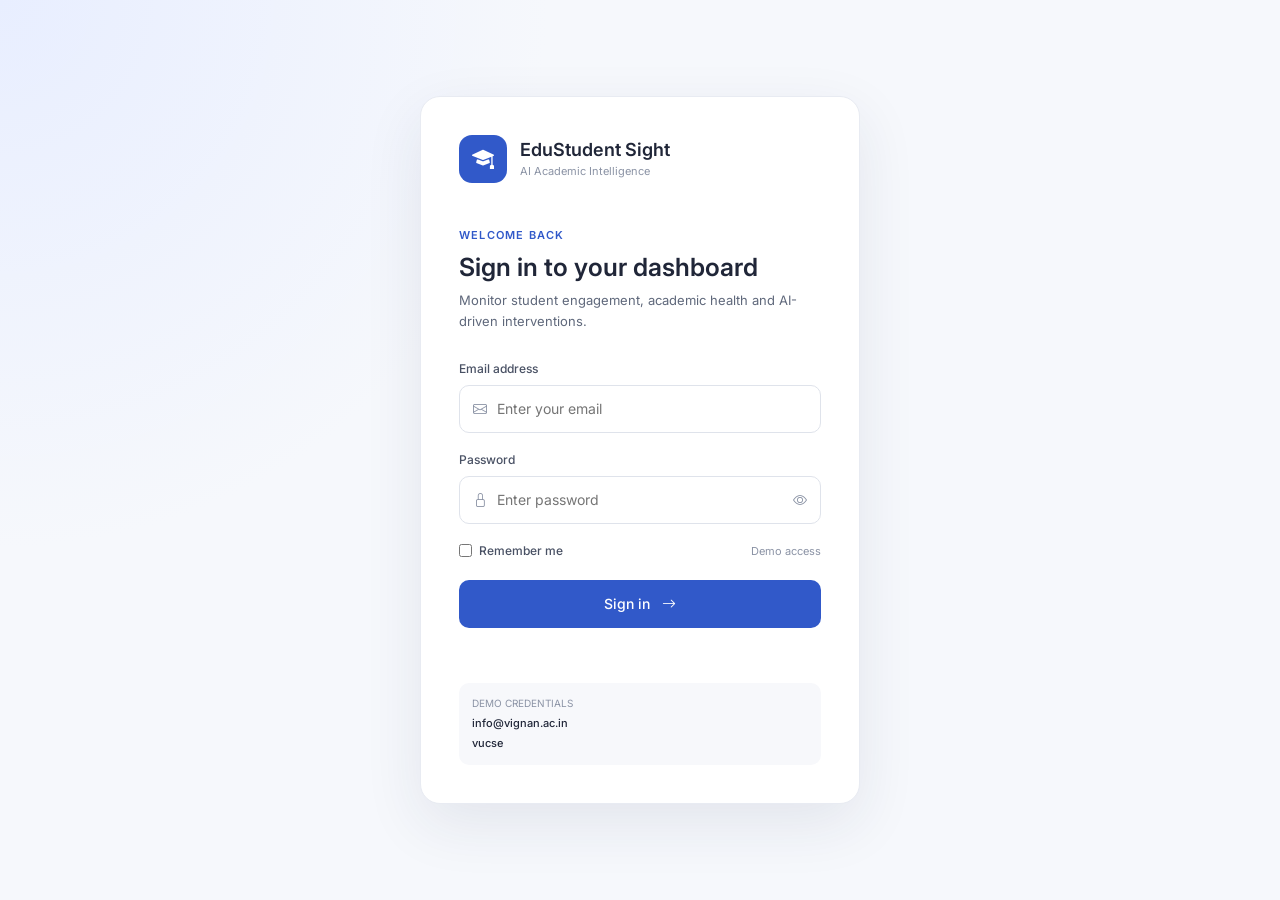
==== commit ee5e5865: "Updated project" ====
--- a/index.html
+++ b/index.html
@@ -1,1362 +1,754 @@
 <!DOCTYPE html>
 <html lang="en">
+
 <head>
+
     <meta charset="UTF-8">
-    <meta name="viewport" content="width=device-width, initial-scale=1.0">
-    <title>EduPulse AI | Student Engagement Agent</title>
+
+    <meta
+        name="viewport"
+        content="width=device-width, initial-scale=1.0"
+    >
+
+    <title>EduStudent Sight | AI Academic Intelligence</title>
+
+    <!-- Bootstrap -->
+    <link
+        href="https://cdn.jsdelivr.net/npm/bootstrap@5.3.3/dist/css/bootstrap.min.css"
+        rel="stylesheet"
+    >
+
+    <!-- Bootstrap Icons -->
+    <link
+        href="https://cdn.jsdelivr.net/npm/bootstrap-icons@1.11.3/font/bootstrap-icons.css"
+        rel="stylesheet"
+    >
+
+    <!-- Google Font -->
+    <link
+        href="https://fonts.googleapis.com/css2?family=Inter:wght@400;500;600;700&display=swap"
+        rel="stylesheet"
+    >
 
     <link rel="stylesheet" href="style.css">
+
 </head>
 
+
 <body>
 
-<!-- ================= LOGIN PAGE ================= -->
+
+<!-- =====================================================
+     LOGIN
+===================================================== -->
 
 <div id="loginPage" class="login-page">
 
-    <div class="login-left">
-
-        <div class="login-brand">
-            <div class="brand-icon">✦</div>
+    <div class="login-box">
+
+        <div class="brand-login">
+
+            <div class="brand-logo">
+                <i class="bi bi-mortarboard-fill"></i>
+            </div>
 
             <div>
-                <h2>EduPulse</h2>
-                <span>AI Student Agent</span>
-            </div>
+                <h1>EduStudent Sight</h1>
+                <p>AI Academic Intelligence</p>
+            </div>
+
         </div>
 
-        <div class="login-content">
-
-            <span class="eyebrow">AI-POWERED EDUCATION</span>
-
-            <h1>
-                Turn student signals
-                <span>into timely action.</span>
-            </h1>
+
+        <div class="login-title">
+
+            <span>WELCOME BACK</span>
+
+            <h2>Sign in to your dashboard</h2>
 
             <p>
-                Analyze attendance, assessments, assignments and LMS
-                activity to identify students who need attention.
+                Monitor student engagement, academic health
+                and AI-driven interventions.
             </p>
 
-            <div class="login-features">
-                <div>✓ Predictive insights</div>
-                <div>✓ Explainable AI</div>
-                <div>✓ Personalized interventions</div>
-                <div>✓ Privacy-first</div>
-            </div>
-
         </div>
 
-    </div>
-
-
-    <div class="login-right">
-
-        <form id="loginForm" class="login-card">
-
-            <div class="mobile-logo">
-                ✦ EduPulse
-            </div>
-
-            <span class="eyebrow">FACULTY PORTAL</span>
-
-            <h2>Welcome back</h2>
-
-            <p class="subtitle">
-                Sign in to access your student intelligence dashboard.
-            </p>
-
-
-            <label>
-                Work Email
+
+        <form id="loginForm">
+
+            <label>Email address</label>
+
+            <div class="input-box">
+
+                <i class="bi bi-envelope"></i>
+
                 <input
                     type="email"
                     id="loginEmail"
-                    placeholder="mentor@college.edu"
+                    placeholder="Enter your email"
                     required
                 >
-            </label>
-
-
-            <label>
-                Password
-
-                <div class="password-box">
-
-                    <input
-                        type="password"
-                        id="loginPassword"
-                        placeholder="Enter your password"
+
+            </div>
+
+
+            <label>Password</label>
+
+            <div class="input-box">
+
+                <i class="bi bi-lock"></i>
+
+                <input
+                    type="password"
+                    id="loginPassword"
+                    placeholder="Enter password"
+                    required
+                >
+
+                <button
+                    type="button"
+                    class="password-toggle"
+                    id="passwordToggle"
+                >
+                    <i class="bi bi-eye"></i>
+                </button>
+
+            </div>
+
+
+            <div class="remember-row">
+
+                <label class="remember">
+
+                    <input
+                        type="checkbox"
+                        id="rememberMe"
+                    >
+
+                    <span>Remember me</span>
+
+                </label>
+
+                <span class="demo-text">
+                    Demo access
+                </span>
+
+            </div>
+
+
+            <button
+                type="submit"
+                class="login-btn"
+            >
+
+                Sign in
+
+                <i class="bi bi-arrow-right"></i>
+
+            </button>
+
+
+            <div
+                id="loginError"
+                class="login-error"
+            ></div>
+
+        </form>
+
+
+        <div class="demo-login">
+
+            <span>Demo credentials</span>
+
+            <strong>info@vignan.ac.in</strong>
+
+            <strong>vucse</strong>
+
+        </div>
+
+    </div>
+
+</div>
+
+
+
+<!-- =====================================================
+     APPLICATION
+===================================================== -->
+
+<div
+    id="app"
+    class="app d-none"
+>
+
+
+    <!-- =================================================
+         SIDEBAR
+    ================================================= -->
+
+    <aside
+        id="sidebar"
+        class="sidebar"
+    >
+
+        <div class="sidebar-brand">
+
+            <div class="sidebar-logo">
+                <i class="bi bi-mortarboard-fill"></i>
+            </div>
+
+            <div>
+
+                <h2>EduStudent Sight</h2>
+
+                <span>
+                    AI Academic Intelligence
+                </span>
+
+            </div>
+
+        </div>
+
+
+        <div class="sidebar-scroll">
+
+            <div class="nav-label">
+                MAIN
+            </div>
+
+
+            <button
+                class="nav-item active"
+                data-page="dashboard"
+            >
+
+                <i class="bi bi-grid-1x2"></i>
+
+                <span>Dashboard</span>
+
+            </button>
+
+
+            <button
+                class="nav-item"
+                data-page="students"
+            >
+
+                <i class="bi bi-people"></i>
+
+                <span>Students</span>
+
+            </button>
+
+
+            <button
+                class="nav-item"
+                data-page="analytics"
+            >
+
+                <i class="bi bi-bar-chart"></i>
+
+                <span>Analytics</span>
+
+            </button>
+
+
+            <div class="nav-label">
+                INTELLIGENCE
+            </div>
+
+
+            <button
+                class="nav-item"
+                data-page="engagement"
+            >
+
+                <i class="bi bi-activity"></i>
+
+                <span>Engagement</span>
+
+            </button>
+
+
+            <button
+                class="nav-item"
+                data-page="mentor"
+            >
+
+                <i class="bi bi-person-check"></i>
+
+                <span>Mentor Priority</span>
+
+            </button>
+
+
+            <button
+                class="nav-item"
+                data-page="anomalies"
+            >
+
+                <i class="bi bi-stars"></i>
+
+                <span>AI Anomalies</span>
+
+                <b class="nav-badge">5</b>
+
+            </button>
+
+
+            <button
+                class="nav-item"
+                data-page="student360"
+            >
+
+                <i class="bi bi-person-vcard"></i>
+
+                <span>Student 360°</span>
+
+            </button>
+
+
+            <button
+                class="nav-item"
+                data-page="aiagent"
+            >
+
+                <i class="bi bi-robot"></i>
+
+                <span>AI Agent</span>
+
+            </button>
+
+
+            <div class="nav-label">
+                MANAGEMENT
+            </div>
+
+
+            <button
+                class="nav-item"
+                data-page="notifications"
+            >
+
+                <i class="bi bi-bell"></i>
+
+                <span>Notifications</span>
+
+                <b class="nav-badge red">3</b>
+
+            </button>
+
+
+            <button
+                class="nav-item"
+                data-page="reports"
+            >
+
+                <i class="bi bi-file-earmark-bar-graph"></i>
+
+                <span>Reports</span>
+
+            </button>
+
+
+            <button
+                class="nav-item"
+                data-page="settings"
+            >
+
+                <i class="bi bi-gear"></i>
+
+                <span>Settings</span>
+
+            </button>
+
+        </div>
+
+
+        <div class="sidebar-bottom">
+
+            <div class="system-status">
+
+                <span class="status-dot"></span>
+
+                <div>
+
+                    <strong>AI Agent Online</strong>
+
+                    <small>Monitoring active</small>
+
+                </div>
+
+            </div>
+
+        </div>
+
+    </aside>
+
+
+
+    <!-- =================================================
+         MAIN AREA
+    ================================================= -->
+
+    <main class="main-area">
+
+
+        <!-- TOPBAR -->
+
+        <header class="topbar">
+
+            <button
+                id="sidebarToggle"
+                class="toggle-btn"
+            >
+
+                <i class="bi bi-list"></i>
+
+            </button>
+
+
+            <div class="top-search">
+
+                <i class="bi bi-search"></i>
+
+                <input
+                    type="text"
+                    id="globalSearch"
+                    placeholder="Search students, subjects..."
+                >
+
+                <kbd>Ctrl K</kbd>
+
+            </div>
+
+
+            <div class="top-actions">
+
+
+                <button
+                    class="icon-btn"
+                    id="notificationButton"
+                >
+
+                    <i class="bi bi-bell"></i>
+
+                    <span class="notification-dot">
+                        3
+                    </span>
+
+                </button>
+
+
+                <div class="administrator">
+
+                    <div class="admin-avatar">
+                        👨🏻‍💼
+                    </div>
+
+                    <div>
+
+                        <strong>Administrator</strong>
+
+                        <small>Admin</small>
+
+                    </div>
+
+                </div>
+
+
+                <button
+                    id="logoutBtn"
+                    class="logout-btn"
+                    title="Logout"
+                >
+
+                    <i class="bi bi-box-arrow-right"></i>
+
+                </button>
+
+            </div>
+
+        </header>
+
+
+
+        <!-- PAGE CONTENT -->
+
+        <div
+            id="pageContent"
+            class="page-content"
+        ></div>
+
+
+        <!-- FOOTER -->
+
+        <footer class="site-footer">
+
+            <span>
+                © 2026 EduStudent Sight
+            </span>
+
+            <span>
+                AI Academic Intelligence Platform
+            </span>
+
+            <span>
+                Built for Student Success
+            </span>
+
+        </footer>
+
+
+    </main>
+
+</div>
+
+
+
+<!-- =====================================================
+     MODAL
+===================================================== -->
+
+<div
+    id="studentModal"
+    class="modal-overlay"
+>
+
+    <div class="student-modal">
+
+        <div class="modal-head">
+
+            <div>
+
+                <span>STUDENT MANAGEMENT</span>
+
+                <h2>Add Student</h2>
+
+            </div>
+
+            <button
+                id="closeModal"
+                class="modal-close"
+            >
+
+                <i class="bi bi-x"></i>
+
+            </button>
+
+        </div>
+
+
+        <form id="studentForm">
+
+            <div class="form-grid">
+
+                <div class="form-group">
+
+                    <label>Student name</label>
+
+                    <input
+                        id="studentName"
                         required
-                    >
-
-                    <button
-                        type="button"
-                        id="showPassword"
-                    >
-                        Show
-                    </button>
-
-                </div>
-
-            </label>
-
-
-            <div class="login-options">
-
-                <label class="remember">
-                    <input type="checkbox">
-                    Remember me
-                </label>
-
-                <button type="button" class="link-button">
-                    Forgot password?
-                </button>
-
-            </div>
-
-
-            <button class="primary-button full-width">
-                Sign In →
-            </button>
-
-
-            <div class="divider">
-                <span>OR</span>
-            </div>
-
-
-            <button
-                type="button"
-                class="secondary-button full-width"
-                id="ssoButton"
-            >
-                Continue with College SSO
-            </button>
-
-            <p class="demo-text">
-                Demo mode: use any valid email and password.
-            </p>
-
-        </form>
-
-    </div>
-
-</div>
-
-
-<!-- ================= MAIN APPLICATION ================= -->
-
-<div id="app" class="app hidden">
-
-
-    <!-- SIDEBAR -->
-
-    <aside class="sidebar">
-
-        <div class="logo">
-
-            <div class="brand-icon">✦</div>
-
-            <div>
-                <strong>EduPulse</strong>
-                <small>AI Student Agent</small>
-            </div>
-
-        </div>
-
-
-        <div class="menu-title">
-            WORKSPACE
-        </div>
-
-
-        <nav>
-
-            <button class="nav-item active" data-page="dashboard">
-                <span>▦</span>
-                Dashboard
-            </button>
-
-            <button class="nav-item" data-page="students">
-                <span>♙</span>
-                Students
-                <b id="studentCountBadge">0</b>
-            </button>
-
-            <button class="nav-item" data-page="analytics">
-                <span>◒</span>
-                Risk Analytics
-            </button>
-
-            <button class="nav-item" data-page="interventions">
-                <span>✓</span>
-                Interventions
-            </button>
-
-            <button class="nav-item" data-page="ai">
-                <span>✦</span>
-                AI Agent
-            </button>
-
-            <button class="nav-item" data-page="reports">
-                <span>▤</span>
-                Reports
-            </button>
-
-            <button class="nav-item" data-page="settings">
-                <span>⚙</span>
-                Settings
-            </button>
-
-        </nav>
-
-
-        <div class="sidebar-bottom">
-
-            <div class="privacy-box">
-                🔒
-                <div>
-                    <strong>Privacy Protected</strong>
-                    <small>Role-based access enabled</small>
-                </div>
-            </div>
-
-
-            <div class="user-box">
-
-                <div class="avatar">
-                    U
-                </div>
-
-                <div>
-                    <strong>Faculty Admin</strong>
-                    <small>Mentor account</small>
-                </div>
-
-                <button id="logoutButton">⋮</button>
-
-            </div>
-
-        </div>
-
-    </aside>
-
-
-    <!-- MAIN -->
-
-    <main class="main">
-
-
-        <!-- TOP BAR -->
-
-        <header class="topbar">
-
-            <div>
-
-                <span class="breadcrumb">
-                    EduPulse / <b id="currentPageName">Dashboard</b>
-                </span>
-
-                <h1 id="pageTitle">
-                    Good morning, Mentor 👋
-                </h1>
-
-            </div>
-
-
-            <div class="top-actions">
-
-                <button class="notification-button">
-                    🔔
-                    <i>3</i>
-                </button>
-
-                <button
-                    class="ai-button"
-                    onclick="showPage('ai')"
-                >
-                    Ask AI ✦
-                </button>
-
-                <button
-                    class="logout-top"
-                    onclick="logout()"
-                >
-                    Logout
-                </button>
-
-            </div>
-
-        </header>
-
-
-        <!-- ================= DASHBOARD ================= -->
-
-        <section
-            id="dashboard"
-            class="page active-page"
-        >
-
-            <div class="page-header">
-
-                <div>
-
-                    <span class="eyebrow">
-                        OVERVIEW • THIS WEEK
-                    </span>
-
-                    <h2>
-                        Student engagement at a glance
-                    </h2>
-
-                    <p>
-                        AI has reviewed attendance, assessments,
-                        assignments and LMS activity.
-                    </p>
-
-                </div>
-
-                <button
-                    class="primary-button"
-                    onclick="openAddStudentModal()"
-                >
-                    + Add Student
-                </button>
-
-            </div>
-
-
-            <!-- STAT CARDS -->
-
-            <div class="stats-grid">
-
-                <div class="stat-card">
-
-                    <div class="stat-icon purple">
-                        ♙
-                    </div>
-
-                    <div>
-                        <span>Total Students</span>
-                        <strong id="totalStudents">0</strong>
-                        <small>Currently monitored</small>
-                    </div>
-
-                </div>
-
-
-                <div class="stat-card">
-
-                    <div class="stat-icon red">
-                        ⚠
-                    </div>
-
-                    <div>
-                        <span>High Risk</span>
-                        <strong id="highRisk">0</strong>
-                        <small>Needs attention now</small>
-                    </div>
-
-                </div>
-
-
-                <div class="stat-card">
-
-                    <div class="stat-icon yellow">
-                        ◐
-                    </div>
-
-                    <div>
-                        <span>Medium Risk</span>
-                        <strong id="mediumRisk">0</strong>
-                        <small>Watch closely</small>
-                    </div>
-
-                </div>
-
-
-                <div class="stat-card">
-
-                    <div class="stat-icon green">
-                        ▥
-                    </div>
-
-                    <div>
-                        <span>Average Attendance</span>
-                        <strong id="averageAttendance">0%</strong>
-                        <small>Across all students</small>
-                    </div>
-
-                </div>
-
-            </div>
-
-
-            <!-- DASHBOARD GRID -->
-
-            <div class="dashboard-grid">
-
-
-                <!-- ATTENTION -->
-
-                <div class="panel">
-
-                    <div class="panel-header">
-
-                        <div>
-                            <h3>Students Needing Attention</h3>
-                            <p>Prioritized by AI risk score</p>
-                        </div>
-
-                        <button
-                            class="text-button"
-                            onclick="showPage('students')"
-                        >
-                            View All →
-                        </button>
-
-                    </div>
-
-
-                    <div id="attentionStudents">
-                    </div>
-
-                </div>
-
-
-                <!-- HEALTH -->
-
-                <div class="panel">
-
-                    <div class="panel-header">
-
-                        <div>
-                            <h3>Engagement Health</h3>
-                            <p>Current student population</p>
-                        </div>
-
-                        <span class="live">
-                            ● LIVE
-                        </span>
-
-                    </div>
-
-
-                    <div class="health-container">
-
-                        <div class="donut">
-
-                            <div>
-                                <strong id="lowRiskPercent">
-                                    0%
-                                </strong>
-
-                                <small>
-                                    Low Risk
-                                </small>
-                            </div>
-
-                        </div>
-
-
-                        <div class="legend">
-
-                            <div>
-                                <i class="green-dot"></i>
-                                Low Risk
-                                <b id="lowRisk">0</b>
-                            </div>
-
-                            <div>
-                                <i class="yellow-dot"></i>
-                                Medium Risk
-                                <b id="mediumRiskLegend">0</b>
-                            </div>
-
-                            <div>
-                                <i class="red-dot"></i>
-                                High Risk
-                                <b id="highRiskLegend">0</b>
-                            </div>
-
-                        </div>
-
-                    </div>
-
-
-                    <div class="ai-insight">
-
-                        <span>✦</span>
-
-                        <div>
-
-                            <strong>AI Insight</strong>
-
-                            <p id="dashboardInsight">
-                                Analyzing student engagement...
-                            </p>
-
-                        </div>
-
-                    </div>
-
-                </div>
-
-            </div>
-
-
-            <!-- RECENT ACTIVITY -->
-
-            <div class="panel">
-
-                <div class="panel-header">
-
-                    <div>
-                        <h3>Recent Student Activity</h3>
-                        <p>Latest monitored changes</p>
-                    </div>
-
-                    <button
-                        class="text-button"
-                        onclick="showPage('analytics')"
-                    >
-                        Open Analytics →
-                    </button>
-
-                </div>
-
-
-                <div class="table-wrapper">
-
-                    <table>
-
-                        <thead>
-
-                            <tr>
-                                <th>Student</th>
-                                <th>Attendance</th>
-                                <th>Marks</th>
-                                <th>Assignments</th>
-                                <th>LMS</th>
-                                <th>Risk</th>
-                                <th>Trend</th>
-                            </tr>
-
-                        </thead>
-
-                        <tbody id="recentStudents">
-                        </tbody>
-
-                    </table>
-
-                </div>
-
-            </div>
-
-        </section>
-
-
-        <!-- ================= STUDENTS ================= -->
-
-        <section
-            id="students"
-            class="page"
-        >
-
-            <div class="page-header">
-
-                <div>
-                    <h2>Student Directory</h2>
-                    <p>
-                        Manage students and monitor their engagement.
-                    </p>
-                </div>
-
-                <button
-                    class="primary-button"
-                    onclick="openAddStudentModal()"
-                >
-                    + Add Student
-                </button>
-
-            </div>
-
-
-            <div class="filters">
-
-                <div class="search-box">
-
-                    🔍
-
-                    <input
-                        id="studentSearch"
-                        type="text"
-                        placeholder="Search name, ID, department..."
-                    >
-
-                </div>
-
-
-                <select id="riskFilter">
-
-                    <option value="All">All Risk</option>
-                    <option value="High">High</option>
-                    <option value="Medium">Medium</option>
-                    <option value="Low">Low</option>
-
-                </select>
-
-
-                <button class="filter-button">
-                    ⚙ Filters
-                </button>
-
-                <button
-                    class="filter-button"
-                    onclick="exportStudents()"
-                >
-                    ⇩ Export
-                </button>
-
-            </div>
-
-
-            <div class="panel no-padding">
-
-                <div class="table-wrapper">
-
-                    <table>
-
-                        <thead>
-
-                            <tr>
-                                <th>Student</th>
-                                <th>Department</th>
-                                <th>Attendance</th>
-                                <th>Marks</th>
-                                <th>Assignments</th>
-                                <th>LMS</th>
-                                <th>Risk</th>
-                                <th>Action</th>
-                            </tr>
-
-                        </thead>
-
-                        <tbody id="studentTable">
-                        </tbody>
-
-                    </table>
-
-                </div>
-
-            </div>
-
-        </section>
-
-
-        <!-- ================= ANALYTICS ================= -->
-
-        <section
-            id="analytics"
-            class="page"
-        >
-
-            <div class="page-header">
-
-                <div>
-
-                    <h2>Risk Analytics</h2>
-
-                    <p>
-                        Explainable signals behind student risk.
-                    </p>
-
-                </div>
-
-                <span class="date-badge">
-                    Last 30 Days
-                </span>
-
-            </div>
-
-
-            <div class="analytics-grid">
-
-                <div class="panel">
-
-                    <div class="panel-header">
-
-                        <div>
-                            <h3>Signal Performance</h3>
-                            <p>College-wide average</p>
-                        </div>
-
-                    </div>
-
-
-                    <div id="signalBars">
-                    </div>
-
-                </div>
-
-
-                <div class="panel">
-
-                    <div class="panel-header">
-
-                        <div>
-                            <h3>Risk Distribution</h3>
-                            <p>Current population</p>
-                        </div>
-
-                    </div>
-
-
-                    <div class="risk-cards">
-
-                        <div class="risk-card high">
-                            <strong id="analyticsHigh">0</strong>
-                            <span>High</span>
-                            <small>Immediate review</small>
-                        </div>
-
-                        <div class="risk-card medium">
-                            <strong id="analyticsMedium">0</strong>
-                            <span>Medium</span>
-                            <small>Monitor closely</small>
-                        </div>
-
-                        <div class="risk-card low">
-                            <strong id="analyticsLow">0</strong>
-                            <span>Low</span>
-                            <small>Healthy</small>
-                        </div>
-
-                    </div>
-
-                </div>
-
-            </div>
-
-
-            <div class="panel">
-
-                <div class="panel-header">
-
-                    <div>
-                        <h3>Why Students Are Flagged</h3>
-                        <p>AI-generated contributing factors</p>
-                    </div>
-
-                </div>
-
-                <div id="riskReasons">
-                </div>
-
-            </div>
-
-        </section>
-
-
-        <!-- ================= INTERVENTIONS ================= -->
-
-        <section
-            id="interventions"
-            class="page"
-        >
-
-            <div class="page-header">
-
-                <div>
-
-                    <h2>Intervention Center</h2>
-
-                    <p>
-                        Turn AI insights into trackable mentor actions.
-                    </p>
-
-                </div>
-
-                <button
-                    class="secondary-button"
-                    onclick="generateReport()"
-                >
-                    Generate Report
-                </button>
-
-            </div>
-
-
-            <div class="intervention-stats">
-
-                <div>
-                    <strong id="openInterventions">0</strong>
-                    <span>Open Interventions</span>
-                </div>
-
-                <div>
-                    <strong id="completedInterventions">0</strong>
-                    <span>Completed</span>
-                </div>
-
-                <div>
-                    <strong id="followupInterventions">0</strong>
-                    <span>Needs Follow-up</span>
-                </div>
-
-            </div>
-
-
-            <div class="panel">
-
-                <div class="panel-header">
-
-                    <div>
-                        <h3>Recommended Actions</h3>
-                        <p>
-                            Prioritized using current student signals.
-                        </p>
-                    </div>
-
-                </div>
-
-                <div id="interventionList">
-                </div>
-
-            </div>
-
-        </section>
-
-
-        <!-- ================= AI AGENT ================= -->
-
-        <section
-            id="ai"
-            class="page"
-        >
-
-            <div class="ai-header">
-
-                <div class="ai-logo">
-                    ✦
-                </div>
-
-                <div>
-
-                    <h2>EduPulse AI Agent</h2>
-
-                    <p>
-                        Academic engagement copilot • Ready
-                    </p>
-
-                </div>
-
-                <span class="ai-online">
-                    ● Online
-                </span>
-
-            </div>
-
-
-            <div class="ai-layout">
-
-                <div class="panel chat-panel">
-
-                    <div
-                        id="chatMessages"
-                        class="chat-messages"
-                    >
-
-                        <div class="message ai-message">
-
-                            <div class="message-icon">
-                                ✦
-                            </div>
-
-                            <div class="message-bubble">
-
-                                Hello! I'm EduPulse AI.
-                                I can analyze student engagement,
-                                explain academic risk and recommend
-                                personalized interventions.
-
-                            </div>
-
-                        </div>
-
-                    </div>
-
-
-                    <div class="quick-prompts">
-
-                        <button
-                            onclick="askAI('Who needs attention today?')"
-                        >
-                            Who needs attention today?
-                        </button>
-
-                        <button
-                            onclick="askAI('Why is Rahul high risk?')"
-                        >
-                            Why is Rahul high risk?
-                        </button>
-
-                        <button
-                            onclick="askAI('Give me intervention suggestions')"
-                        >
-                            Give me intervention suggestions
-                        </button>
-
-                        <button
-                            onclick="askAI('Give me weekly summary')"
-                        >
-                            Weekly summary
-                        </button>
-
-                    </div>
-
-
-                    <form
-                        id="aiForm"
-                        class="ai-input"
-                    >
-
-                        <input
-                            id="aiInput"
-                            placeholder="Ask about students, risks, trends..."
-                        >
-
-                        <button>
-                            ↑
-                        </button>
-
-                    </form>
-
-                </div>
-
-
-                <div class="panel">
-
-                    <h3>AI Capabilities</h3>
-
-                    <div class="capability">
-                        ✓ Detect engagement changes
-                    </div>
-
-                    <div class="capability">
-                        ✓ Explain risk factors
-                    </div>
-
-                    <div class="capability">
-                        ✓ Prioritize students
-                    </div>
-
-                    <div class="capability">
-                        ✓ Recommend interventions
-                    </div>
-
-                    <div class="capability">
-                        ✓ Create mentor summaries
-                    </div>
-
-                    <div class="capability">
-                        ✓ Track outcomes
-                    </div>
-
-                    <div class="ai-context">
-
-                        <strong>Current Context</strong>
-
-                        <p id="aiContext">
-                            Loading...
-                        </p>
-
-                    </div>
-
-                </div>
-
-            </div>
-
-        </section>
-
-
-        <!-- ================= REPORTS ================= -->
-
-        <section
-            id="reports"
-            class="page"
-        >
-
-            <div class="page-header">
-
-                <div>
-
-                    <h2>Reports</h2>
-
-                    <p>
-                        Generate mentor-ready reports.
-                    </p>
-
-                </div>
-
-                <button
-                    class="primary-button"
-                    onclick="window.print()"
-                >
-                    ⇩ Print / Save PDF
-                </button>
-
-            </div>
-
-
-            <div class="report-grid">
-
-                <div class="report-card">
-
-                    <span>WEEKLY SUMMARY</span>
-
-                    <strong>
-                        <span id="reportStudents">0</span>
-                        students monitored
-                    </strong>
-
-                    <p id="weeklyReport">
-                    </p>
-
-                    <button
-                        class="text-button"
-                        onclick="generateReport()"
-                    >
-                        Open Report →
-                    </button>
-
-                </div>
-
-
-                <div class="report-card">
-
-                    <span>INTERVENTION REPORT</span>
-
-                    <strong>
-                        AI Recommended Actions
-                    </strong>
-
-                    <p>
-                        Review the latest AI recommendations
-                        and follow-up priorities.
-                    </p>
-
-                    <button
-                        class="text-button"
-                        onclick="showPage('interventions')"
-                    >
-                        Open Report →
-                    </button>
-
-                </div>
-
-
-                <div class="report-card">
-
-                    <span>ENGAGEMENT REPORT</span>
-
-                    <strong id="reportAverageMarks">
-                        0% Average Marks
-                    </strong>
-
-                    <p>
-                        Compare academic performance against
-                        attendance and LMS engagement.
-                    </p>
-
-                    <button
-                        class="text-button"
-                        onclick="showPage('analytics')"
-                    >
-                        Open Report →
-                    </button>
-
-                </div>
-
-            </div>
-
-        </section>
-
-
-        <!-- ================= SETTINGS ================= -->
-
-        <section
-            id="settings"
-            class="page"
-        >
-
-            <div class="page-header">
-
-                <div>
-
-                    <h2>Settings</h2>
-
-                    <p>
-                        Configure your workspace and privacy.
-                    </p>
-
-                </div>
-
-                <button
-                    class="primary-button"
-                    onclick="showToast('Settings saved successfully')"
-                >
-                    Save Changes
-                </button>
-
-            </div>
-
-
-            <div class="settings-grid">
-
-                <div class="panel">
-
-                    <h3>Workspace</h3>
-
-                    <label class="setting">
-                        Institution
-                        <input value="Vignan University">
-                    </label>
-
-                    <label class="setting">
-                        Department
-                        <input value="Computer Science & Engineering">
-                    </label>
-
-                    <label class="setting">
-                        Academic Year
-                        <input value="2026 - 27">
-                    </label>
-
-                </div>
-
-
-                <div class="panel">
-
-                    <h3>Notifications</h3>
-
-                    <div class="toggle-row">
-                        High-risk alerts
-                        <input type="checkbox" checked>
-                    </div>
-
-                    <div class="toggle-row">
-                        Weekly mentor summary
-                        <input type="checkbox" checked>
-                    </div>
-
-                    <div class="toggle-row">
-                        Intervention reminders
-                        <input type="checkbox" checked>
-                    </div>
-
-                </div>
-
-
-                <div class="panel">
-
-                    <h3>Privacy & Access</h3>
-
-                    <div class="toggle-row">
-                        Role-based access
-                        <input type="checkbox" checked>
-                    </div>
-
-                    <div class="toggle-row">
-                        Audit activity
-                        <input type="checkbox" checked>
-                    </div>
-
-                    <div class="toggle-row">
-                        Mask contact details
-                        <input type="checkbox">
-                    </div>
-
-                </div>
-
-            </div>
-
-        </section>
-
-    </main>
-
-</div>
-
-
-<!-- ================= ADD STUDENT MODAL ================= -->
-
-<div
-    id="addStudentModal"
-    class="modal-overlay hidden"
->
-
-    <div class="modal">
-
-        <div class="modal-header">
-
-            <div>
-
-                <span class="eyebrow">
-                    STUDENT MANAGEMENT
-                </span>
-
-                <h2>Add New Student</h2>
-
-                <p>
-                    Enter student academic and engagement details.
-                </p>
-
-            </div>
-
-            <button
-                class="close-button"
-                onclick="closeAddStudentModal()"
-            >
-                ×
-            </button>
-
-        </div>
-
-
-        <form id="studentForm">
-
-            <div class="form-grid">
-
-                <label>
-                    Full Name
-                    <input id="studentName" required>
-                </label>
-
-                <label>
-                    College Email
-                    <input id="studentEmail" type="email" required>
-                </label>
-
-                <label>
-                    Phone
-                    <input id="studentPhone">
-                </label>
-
-                <label>
-                    Department
-
-                    <select id="studentDepartment">
-                        <option>CSE</option>
-                        <option>ECE</option>
-                        <option>IT</option>
-                        <option>EEE</option>
-                        <option>MECH</option>
+                        placeholder="Full name"
+                    >
+
+                </div>
+
+
+                <div class="form-group">
+
+                    <label>Student ID</label>
+
+                    <input
+                        id="studentId"
+                        required
+                        placeholder="25CS001"
+                    >
+
+                </div>
+
+
+                <div class="form-group">
+
+                    <label>Gender</label>
+
+                    <select id="studentGender">
+
+                        <option value="Male">
+                            Male
+                        </option>
+
+                        <option value="Female">
+                            Female
+                        </option>
+
                     </select>
 
-                </label>
-
-                <label>
-                    Year
+                </div>
+
+
+                <div class="form-group">
+
+                    <label>Course</label>
+
+                    <input
+                        id="studentCourse"
+                        value="CSE"
+                    >
+
+                </div>
+
+
+                <div class="form-group">
+
+                    <label>Year</label>
 
                     <select id="studentYear">
+
                         <option>1st Year</option>
                         <option>2nd Year</option>
                         <option>3rd Year</option>
                         <option>4th Year</option>
+
                     </select>
 
-                </label>
-
-                <label>
-                    Section
-
-                    <select id="studentSection">
-                        <option>A</option>
-                        <option>B</option>
-                        <option>C</option>
-                        <option>D</option>
-                    </select>
-
-                </label>
-
-                <label>
-                    Attendance %
+                </div>
+
+
+                <div class="form-group">
+
+                    <label>CGPA</label>
+
+                    <input
+                        id="studentCGPA"
+                        type="number"
+                        step="0.01"
+                        min="0"
+                        max="10"
+                        value="8.2"
+                    >
+
+                </div>
+
+
+                <div class="form-group">
+
+                    <label>Attendance %</label>
+
                     <input
                         id="studentAttendance"
                         type="number"
                         min="0"
                         max="100"
-                        value="75"
-                    >
-                </label>
-
-                <label>
-                    Average Marks %
-                    <input
-                        id="studentMarks"
+                        value="82"
+                    >
+
+                </div>
+
+
+                <div class="form-group">
+
+                    <label>Credits</label>
+
+                    <input
+                        id="studentCredits"
                         type="number"
-                        min="0"
-                        max="100"
-                        value="60"
-                    >
-                </label>
-
-                <label>
-                    Assignments Submitted
-                    <input
-                        id="studentAssignments"
-                        type="number"
-                        min="0"
-                        value="4"
-                    >
-                </label>
-
-                <label>
-                    Total Assignments
-                    <input
-                        id="studentTotalAssignments"
-                        type="number"
-                        min="1"
-                        value="6"
-                    >
-                </label>
-
-                <label>
-                    LMS Activity %
-                    <input
-                        id="studentLMS"
-                        type="number"
-                        min="0"
-                        max="100"
-                        value="60"
-                    >
-                </label>
-
-                <label>
-                    Mentor
-                    <input
-                        id="studentMentor"
-                        value="Dr. Priya"
-                    >
-                </label>
-
-            </div>
-
-
-            <div class="modal-footer">
+                        value="24"
+                    >
+
+                </div>
+
+
+                <div class="form-group">
+
+                    <label>Father's name</label>
+
+                    <input
+                        id="fatherName"
+                        placeholder="Father's name"
+                    >
+
+                </div>
+
+
+                <div class="form-group">
+
+                    <label>Mother's name</label>
+
+                    <input
+                        id="motherName"
+                        placeholder="Mother's name"
+                    >
+
+                </div>
+
+
+                <div class="form-group">
+
+                    <label>Mother tongue</label>
+
+                    <input
+                        id="motherTongue"
+                        placeholder="Telugu"
+                    >
+
+                </div>
+
+
+                <div class="form-group">
+
+                    <label>Place</label>
+
+                    <input
+                        id="studentPlace"
+                        placeholder="Hyderabad"
+                    >
+
+                </div>
+
+
+                <div class="form-group">
+
+                    <label>Region</label>
+
+                    <input
+                        id="studentRegion"
+                        placeholder="South India"
+                    >
+
+                </div>
+
+
+                <div class="form-group">
+
+                    <label>Country</label>
+
+                    <input
+                        id="studentCountry"
+                        value="India"
+                    >
+
+                </div>
+
+            </div>
+
+
+            <div class="modal-actions">
 
                 <button
                     type="button"
-                    class="secondary-button"
-                    onclick="closeAddStudentModal()"
+                    id="cancelModal"
+                    class="secondary-btn"
                 >
                     Cancel
                 </button>
 
-                <button class="primary-button">
-                    Add Student & Analyze ✦
+                <button
+                    type="submit"
+                    class="primary-btn"
+                >
+                    Add Student
                 </button>
 
             </div>
@@ -1368,33 +760,9 @@
 </div>
 
 
-<!-- ================= STUDENT DETAILS MODAL ================= -->
-
-<div
-    id="studentModal"
-    class="modal-overlay hidden"
->
-
-    <div class="modal student-modal">
-
-        <div
-            id="studentDetails"
-        >
-        </div>
-
-    </div>
-
-</div>
-
-
-<div
-    id="toast"
-    class="toast hidden"
->
-</div>
-
 
 <script src="app.js"></script>
 
 </body>
+
 </html>
--- a/style.css
+++ b/style.css
@@ -1,1541 +1,2487 @@
+/* =====================================================
+   EDU STUDENT SIGHT
+   COMPLETE STYLESHEET
+===================================================== */
+
+:root {
+
+    --primary: #3159c9;
+    --primary-light: #eef3ff;
+
+    --text: #202638;
+    --text-soft: #5f687b;
+    --muted: #8b93a5;
+
+    --border: #e8ebf2;
+
+    --background: #f7f8fb;
+    --white: #ffffff;
+
+    --green: #23a55a;
+    --red: #dc5a68;
+    --orange: #df922e;
+
+    --sidebar-width: 250px;
+
+}
+
+
 * {
+    margin: 0;
+    padding: 0;
     box-sizing: border-box;
 }
 
+
+html {
+    scroll-behavior: smooth;
+}
+
+
 body {
+
+    font-family: "Inter", sans-serif;
+
+    background: var(--background);
+
+    color: var(--text);
+
+    font-size: 14px;
+
+    overflow-x: hidden;
+
+}
+
+
+/* =====================================================
+   LOGIN
+===================================================== */
+
+.login-page {
+
+    min-height: 100vh;
+
+    display: flex;
+
+    align-items: center;
+
+    justify-content: center;
+
+    padding: 30px;
+
+    background:
+        radial-gradient(
+            circle at top left,
+            #e8eeff,
+            transparent 35%
+        ),
+        #f6f8fc;
+
+}
+
+
+.login-box {
+
+    width: 440px;
+
+    max-width: 100%;
+
+    background: white;
+
+    border: 1px solid var(--border);
+
+    border-radius: 20px;
+
+    padding: 38px;
+
+    box-shadow:
+        0 20px 60px rgba(37, 48, 77, 0.09);
+
+}
+
+
+.brand-login {
+
+    display: flex;
+
+    align-items: center;
+
+    gap: 13px;
+
+    margin-bottom: 40px;
+
+}
+
+
+.brand-logo {
+
+    width: 48px;
+
+    height: 48px;
+
+    border-radius: 13px;
+
+    display: flex;
+
+    align-items: center;
+
+    justify-content: center;
+
+    background: var(--primary);
+
+    color: white;
+
+    font-size: 22px;
+
+}
+
+
+.brand-login h1 {
+
+    font-size: 18px;
+
+    font-weight: 600;
+
     margin: 0;
-    font-family: Arial, Helvetica, sans-serif;
-    background: #f6f7fb;
-    color: #182033;
-}
-
-button,
-input,
-select {
+
+}
+
+
+.brand-login p {
+
+    margin: 3px 0 0;
+
+    color: var(--muted);
+
+    font-size: 11px;
+
+}
+
+
+.login-title span {
+
+    font-size: 11px;
+
+    letter-spacing: 1.2px;
+
+    font-weight: 600;
+
+    color: var(--primary);
+
+}
+
+
+.login-title h2 {
+
+    font-size: 25px;
+
+    font-weight: 600;
+
+    margin: 8px 0;
+
+}
+
+
+.login-title p {
+
+    color: var(--text-soft);
+
+    line-height: 1.6;
+
+    font-size: 13px;
+
+    margin-bottom: 28px;
+
+}
+
+
+.login-box label {
+
+    display: block;
+
+    font-size: 12px;
+
+    font-weight: 500;
+
+    margin-bottom: 7px;
+
+    color: #495164;
+
+}
+
+
+.input-box {
+
+    display: flex;
+
+    align-items: center;
+
+    border: 1px solid #dfe3eb;
+
+    border-radius: 10px;
+
+    padding: 0 13px;
+
+    height: 48px;
+
+    margin-bottom: 18px;
+
+    transition: .2s;
+
+}
+
+
+.input-box:focus-within {
+
+    border-color: var(--primary);
+
+    box-shadow: 0 0 0 3px rgba(49,89,201,.08);
+
+}
+
+
+.input-box i {
+
+    color: var(--muted);
+
+}
+
+
+.input-box input {
+
+    border: 0;
+
+    outline: 0;
+
+    flex: 1;
+
+    padding: 0 10px;
+
     font: inherit;
-}
-
-button {
+
+}
+
+
+.password-toggle {
+
+    border: 0;
+
+    background: transparent;
+
+    color: var(--muted);
+
+}
+
+
+.remember-row {
+
+    display: flex;
+
+    align-items: center;
+
+    justify-content: space-between;
+
+    margin-bottom: 20px;
+
+}
+
+
+.remember {
+
+    display: flex !important;
+
+    align-items: center;
+
+    gap: 7px;
+
+    margin: 0 !important;
+
+}
+
+
+.remember input {
+
+    accent-color: var(--primary);
+
+}
+
+
+.demo-text {
+
+    font-size: 11px;
+
+    color: var(--muted);
+
+}
+
+
+.login-btn {
+
+    width: 100%;
+
+    height: 48px;
+
+    border: 0;
+
+    border-radius: 10px;
+
+    background: var(--primary);
+
+    color: white;
+
+    font-size: 14px;
+
+    font-weight: 500;
+
+    transition: .2s;
+
+}
+
+
+.login-btn:hover {
+
+    background: #2449b1;
+
+}
+
+
+.login-btn i {
+
+    margin-left: 8px;
+
+}
+
+
+.login-error {
+
+    color: var(--red);
+
+    font-size: 12px;
+
+    margin-top: 12px;
+
+    min-height: 18px;
+
+}
+
+
+.demo-login {
+
+    margin-top: 25px;
+
+    padding: 13px;
+
+    border-radius: 10px;
+
+    background: #f7f8fb;
+
+    display: flex;
+
+    flex-direction: column;
+
+    gap: 4px;
+
+}
+
+
+.demo-login span {
+
+    color: var(--muted);
+
+    font-size: 10px;
+
+    text-transform: uppercase;
+
+}
+
+
+.demo-login strong {
+
+    font-size: 11px;
+
+    font-weight: 500;
+
+}
+
+
+/* =====================================================
+   APP
+===================================================== */
+
+.app {
+
+    min-height: 100vh;
+
+}
+
+
+.sidebar {
+
+    width: var(--sidebar-width);
+
+    height: 100vh;
+
+    position: fixed;
+
+    left: 0;
+
+    top: 0;
+
+    background: white;
+
+    border-right: 1px solid var(--border);
+
+    z-index: 1000;
+
+    display: flex;
+
+    flex-direction: column;
+
+    transition: .25s ease;
+
+}
+
+
+.sidebar.collapsed {
+
+    width: 76px;
+
+}
+
+
+.sidebar.collapsed .sidebar-brand div:last-child,
+.sidebar.collapsed .nav-item span,
+.sidebar.collapsed .nav-label,
+.sidebar.collapsed .sidebar-bottom {
+
+    display: none;
+
+}
+
+
+.sidebar.collapsed .sidebar-brand {
+
+    justify-content: center;
+
+}
+
+
+.sidebar.collapsed .nav-item {
+
+    justify-content: center;
+
+}
+
+
+.sidebar-brand {
+
+    height: 78px;
+
+    display: flex;
+
+    align-items: center;
+
+    gap: 11px;
+
+    padding: 0 18px;
+
+    border-bottom: 1px solid var(--border);
+
+}
+
+
+.sidebar-logo {
+
+    width: 39px;
+
+    height: 39px;
+
+    border-radius: 10px;
+
+    background: var(--primary);
+
+    color: white;
+
+    display: flex;
+
+    justify-content: center;
+
+    align-items: center;
+
+    flex-shrink: 0;
+
+}
+
+
+.sidebar-brand h2 {
+
+    font-size: 14px;
+
+    font-weight: 600;
+
+    margin: 0;
+
+}
+
+
+.sidebar-brand span {
+
+    color: var(--muted);
+
+    font-size: 9px;
+
+}
+
+
+.sidebar-scroll {
+
+    flex: 1;
+
+    overflow-y: auto;
+
+    padding: 18px 12px;
+
+}
+
+
+.sidebar-scroll::-webkit-scrollbar {
+
+    width: 5px;
+
+}
+
+
+.sidebar-scroll::-webkit-scrollbar-thumb {
+
+    background: #d5dae5;
+
+    border-radius: 10px;
+
+}
+
+
+.nav-label {
+
+    color: #a0a7b5;
+
+    font-size: 9px;
+
+    letter-spacing: 1.2px;
+
+    font-weight: 600;
+
+    padding: 14px 10px 8px;
+
+}
+
+
+.nav-item {
+
+    width: 100%;
+
+    border: 0;
+
+    background: transparent;
+
+    display: flex;
+
+    align-items: center;
+
+    gap: 12px;
+
+    padding: 11px 12px;
+
+    border-radius: 9px;
+
+    color: #667084;
+
+    margin-bottom: 3px;
+
     cursor: pointer;
-}
-
-.hidden {
-    display: none !important;
-}
-
-
-/* ================= LOGIN ================= */
-
-.login-page {
+
+    font-size: 12px;
+
+    text-align: left;
+
+}
+
+
+.nav-item i {
+
+    font-size: 16px;
+
+    width: 20px;
+
+    text-align: center;
+
+}
+
+
+.nav-item:hover {
+
+    background: #f4f6fb;
+
+    color: var(--primary);
+
+}
+
+
+.nav-item.active {
+
+    background: var(--primary-light);
+
+    color: var(--primary);
+
+}
+
+
+.nav-item span {
+
+    flex: 1;
+
+}
+
+
+.nav-badge {
+
+    background: #e9eefc;
+
+    color: var(--primary);
+
+    border-radius: 20px;
+
+    font-size: 9px;
+
+    padding: 3px 7px;
+
+}
+
+
+.nav-badge.red {
+
+    background: #ffe8eb;
+
+    color: var(--red);
+
+}
+
+
+.sidebar-bottom {
+
+    padding: 15px;
+
+    border-top: 1px solid var(--border);
+
+}
+
+
+.system-status {
+
+    display: flex;
+
+    align-items: center;
+
+    gap: 9px;
+
+}
+
+
+.status-dot {
+
+    width: 8px;
+
+    height: 8px;
+
+    background: #26b65d;
+
+    border-radius: 50%;
+
+    box-shadow: 0 0 0 4px #e7f8ed;
+
+}
+
+
+.system-status strong {
+
+    display: block;
+
+    font-size: 10px;
+
+    font-weight: 500;
+
+}
+
+
+.system-status small {
+
+    display: block;
+
+    font-size: 9px;
+
+    color: var(--muted);
+
+}
+
+
+/* =====================================================
+   MAIN
+===================================================== */
+
+.main-area {
+
+    margin-left: var(--sidebar-width);
+
     min-height: 100vh;
+
+    display: flex;
+
+    flex-direction: column;
+
+    transition: .25s ease;
+
+}
+
+
+.sidebar.collapsed ~ .main-area {
+
+    margin-left: 76px;
+
+}
+
+
+.topbar {
+
+    height: 78px;
+
+    background: rgba(255,255,255,.95);
+
+    border-bottom: 1px solid var(--border);
+
+    display: flex;
+
+    align-items: center;
+
+    padding: 0 28px;
+
+    gap: 18px;
+
+    position: sticky;
+
+    top: 0;
+
+    z-index: 100;
+
+}
+
+
+.toggle-btn {
+
+    border: 0;
+
+    background: #f5f7fb;
+
+    width: 38px;
+
+    height: 38px;
+
+    border-radius: 9px;
+
+    color: #596276;
+
+}
+
+
+.top-search {
+
+    height: 40px;
+
+    max-width: 430px;
+
+    flex: 1;
+
+    background: #f6f7fa;
+
+    border: 1px solid #eceef3;
+
+    border-radius: 9px;
+
+    display: flex;
+
+    align-items: center;
+
+    padding: 0 12px;
+
+}
+
+
+.top-search i {
+
+    color: var(--muted);
+
+}
+
+
+.top-search input {
+
+    flex: 1;
+
+    border: 0;
+
+    outline: 0;
+
+    background: transparent;
+
+    padding: 0 10px;
+
+    font: inherit;
+
+    font-size: 12px;
+
+}
+
+
+.top-search kbd {
+
+    font-size: 9px;
+
+    color: var(--muted);
+
+}
+
+
+.top-actions {
+
+    margin-left: auto;
+
+    display: flex;
+
+    align-items: center;
+
+    gap: 15px;
+
+}
+
+
+.icon-btn {
+
+    position: relative;
+
+    border: 0;
+
+    background: transparent;
+
+    color: #697286;
+
+    font-size: 19px;
+
+}
+
+
+.notification-dot {
+
+    position: absolute;
+
+    top: -4px;
+
+    right: -6px;
+
+    background: var(--red);
+
+    color: white;
+
+    font-size: 8px;
+
+    min-width: 15px;
+
+    height: 15px;
+
+    border-radius: 50%;
+
+    display: flex;
+
+    align-items: center;
+
+    justify-content: center;
+
+}
+
+
+.administrator {
+
+    display: flex;
+
+    align-items: center;
+
+    gap: 9px;
+
+}
+
+
+.admin-avatar {
+
+    width: 38px;
+
+    height: 38px;
+
+    background: #edf2ff;
+
+    border-radius: 50%;
+
+    display: flex;
+
+    align-items: center;
+
+    justify-content: center;
+
+    font-size: 20px;
+
+}
+
+
+.administrator strong {
+
+    display: block;
+
+    font-size: 11px;
+
+    font-weight: 600;
+
+}
+
+
+.administrator small {
+
+    color: var(--muted);
+
+    font-size: 9px;
+
+}
+
+
+.logout-btn {
+
+    border: 0;
+
+    background: transparent;
+
+    color: #858d9d;
+
+    font-size: 17px;
+
+}
+
+
+/* =====================================================
+   CONTENT
+===================================================== */
+
+.page-content {
+
+    flex: 1;
+
+    padding: 34px;
+
+    max-width: 1500px;
+
+    width: 100%;
+
+    margin: auto;
+
+}
+
+
+.page-header {
+
+    margin-bottom: 28px;
+
+}
+
+
+.eyebrow {
+
+    color: var(--primary);
+
+    font-size: 10px;
+
+    font-weight: 600;
+
+    letter-spacing: 1.1px;
+
+    text-transform: uppercase;
+
+}
+
+
+.page-header h1 {
+
+    margin: 7px 0;
+
+    font-size: 31px;
+
+    font-weight: 600;
+
+    letter-spacing: -.7px;
+
+}
+
+
+.page-header p {
+
+    color: var(--muted);
+
+    font-size: 13px;
+
+}
+
+
+/* =====================================================
+   CARDS
+===================================================== */
+
+.stat-grid {
+
     display: grid;
-    grid-template-columns: 1.05fr .95fr;
+
+    grid-template-columns:
+        repeat(4, 1fr);
+
+    gap: 16px;
+
+    margin-bottom: 20px;
+
+}
+
+
+.stat-card {
+
     background: white;
-}
-
-.login-left {
-    background: #0e1525;
-    color: white;
-    padding: 60px 8%;
-    position: relative;
-    overflow: hidden;
-}
-
-.login-brand,
-.logo {
-    display: flex;
-    align-items: center;
-    gap: 12px;
-}
-
-.login-brand h2,
-.logo strong {
+
+    border: 1px solid var(--border);
+
+    border-radius: 14px;
+
+    padding: 20px;
+
+}
+
+
+.stat-card .stat-icon {
+
+    width: 36px;
+
+    height: 36px;
+
+    display: flex;
+
+    align-items: center;
+
+    justify-content: center;
+
+    background: var(--primary-light);
+
+    color: var(--primary);
+
+    border-radius: 9px;
+
+    margin-bottom: 15px;
+
+}
+
+
+.stat-card span {
+
+    color: var(--muted);
+
+    font-size: 11px;
+
+}
+
+
+.stat-card h2 {
+
+    font-size: 27px;
+
+    font-weight: 600;
+
+    margin: 5px 0;
+
+}
+
+
+.stat-card small {
+
+    color: var(--green);
+
+    font-size: 10px;
+
+}
+
+
+/* =====================================================
+   PANELS
+===================================================== */
+
+.panel {
+
+    background: white;
+
+    border: 1px solid var(--border);
+
+    border-radius: 15px;
+
+    padding: 23px;
+
+}
+
+
+.panel-title {
+
+    display: flex;
+
+    justify-content: space-between;
+
+    align-items: center;
+
+    margin-bottom: 20px;
+
+}
+
+
+.panel-title h2 {
+
+    font-size: 18px;
+
+    font-weight: 600;
+
     margin: 0;
-}
-
-.login-brand span,
-.logo small {
-    display: block;
-    color: #94a3b8;
-    font-size: 10px;
-    margin-top: 3px;
-}
-
-.brand-icon {
-    width: 40px;
-    height: 40px;
-    border-radius: 11px;
+
+}
+
+
+.panel-title p {
+
+    margin: 5px 0 0;
+
+    color: var(--muted);
+
+    font-size: 11px;
+
+}
+
+
+/* =====================================================
+   DASHBOARD GRID
+===================================================== */
+
+.two-column {
+
     display: grid;
-    place-items: center;
-    background: linear-gradient(
-        135deg,
-        #7c3aed,
-        #2563eb
-    );
-    font-size: 20px;
-}
-
-.login-content {
-    margin-top: 110px;
-    max-width: 600px;
-}
-
-.eyebrow {
-    color: #7650d8;
-    font-size: 10px;
-    font-weight: 800;
-    letter-spacing: 1.3px;
-}
-
-.login-left .eyebrow {
-    color: #a78bfa;
-}
-
-.login-content h1 {
-    font-size: 52px;
-    line-height: 1.05;
-    letter-spacing: -2px;
-    margin: 15px 0;
-}
-
-.login-content h1 span {
-    display: block;
-    color: #a78bfa;
-}
-
-.login-content p {
-    color: #aab4c5;
-    line-height: 1.7;
-    font-size: 14px;
-}
-
-.login-features {
-    display: flex;
-    flex-wrap: wrap;
-    gap: 15px;
-    margin-top: 30px;
-    font-size: 11px;
-}
-
-.login-right {
+
+    grid-template-columns:
+        1.35fr .65fr;
+
+    gap: 20px;
+
+    margin-bottom: 20px;
+
+}
+
+
+.three-column {
+
     display: grid;
-    place-items: center;
-    padding: 30px;
-}
-
-.login-card {
-    width: 390px;
-}
-
-.login-card h2 {
-    font-size: 30px;
-    margin: 8px 0;
-}
-
-.subtitle {
-    color: #98a2b3;
-    font-size: 11px;
-    line-height: 1.5;
-    margin-bottom: 25px;
-}
-
-.login-card label {
-    display: block;
-    font-size: 10px;
-    font-weight: bold;
-    margin-top: 15px;
-}
-
-.login-card input {
-    width: 100%;
-    padding: 11px;
-    border: 1px solid #dfe3e9;
-    border-radius: 8px;
-    margin-top: 6px;
-}
-
-.password-box {
-    position: relative;
-}
-
-.password-box input {
-    padding-right: 60px;
-}
-
-.password-box button {
-    position: absolute;
-    right: 8px;
-    top: 12px;
-    border: 0;
-    background: none;
-    color: #6842d0;
-    font-size: 9px;
-}
-
-.login-options {
-    display: flex;
-    justify-content: space-between;
-    margin: 15px 0;
-}
-
-.remember {
-    display: flex !important;
-    gap: 5px;
-    align-items: center;
-}
-
-.remember input {
-    width: auto;
-    margin: 0;
-}
-
-.link-button {
-    border: 0;
-    background: none;
-    color: #6842d0;
-    font-size: 9px;
-}
-
-.primary-button,
-.secondary-button {
-    border-radius: 8px;
-    padding: 10px 15px;
-    font-weight: bold;
-    border: 0;
-}
-
-.primary-button {
-    background: #5b35c7;
-    color: white;
-}
-
-.secondary-button {
-    background: white;
-    color: #344054;
-    border: 1px solid #dfe3e9;
-}
-
-.full-width {
-    width: 100%;
-}
-
-.divider {
-    display: flex;
-    align-items: center;
-    gap: 10px;
-    margin: 18px 0;
-    color: #98a2b3;
-    font-size: 9px;
-}
-
-.divider::before,
-.divider::after {
-    content: "";
-    height: 1px;
-    background: #edf0f4;
-    flex: 1;
-}
-
-.demo-text {
-    text-align: center;
-    color: #98a2b3;
-    font-size: 9px;
-}
-
-.mobile-logo {
-    display: none;
-}
-
-
-/* ================= APP ================= */
-
-.app {
-    min-height: 100vh;
-}
-
-.sidebar {
-    position: fixed;
-    left: 0;
-    top: 0;
-    bottom: 0;
-    width: 250px;
-    background: #111827;
-    color: #cbd5e1;
-    padding: 22px 14px;
-    display: flex;
-    flex-direction: column;
-    z-index: 10;
-}
-
-.logo {
-    color: white;
-    padding: 5px 10px 30px;
-}
-
-.menu-title {
-    font-size: 10px;
-    color: #64748b;
-    font-weight: bold;
-    letter-spacing: 1.4px;
-    padding: 0 12px 10px;
-}
-
-.nav-item {
-    width: 100%;
-    border: 0;
-    background: transparent;
-    color: #94a3b8;
-    display: flex;
-    gap: 12px;
-    align-items: center;
-    padding: 11px 12px;
-    border-radius: 8px;
-    margin: 2px 0;
-    text-align: left;
-}
-
-.nav-item:hover {
-    background: #1f2937;
-    color: white;
-}
-
-.nav-item.active {
-    background: #273449;
-    color: white;
-}
-
-.nav-item span {
-    width: 20px;
-    text-align: center;
-}
-
-.nav-item b {
-    margin-left: auto;
-    background: #374151;
-    padding: 2px 7px;
-    border-radius: 12px;
-    font-size: 9px;
-}
-
-.sidebar-bottom {
-    margin-top: auto;
-}
-
-.privacy-box {
-    background: #182234;
-    border: 1px solid #263247;
-    border-radius: 10px;
-    padding: 11px;
-    display: flex;
-    gap: 8px;
-    font-size: 11px;
-    margin-bottom: 12px;
-}
-
-.privacy-box strong,
-.privacy-box small {
-    display: block;
-}
-
-.privacy-box small {
-    color: #64748b;
-    margin-top: 3px;
-    font-size: 9px;
-}
-
-.user-box {
-    display: flex;
-    align-items: center;
-    gap: 9px;
-    padding: 8px;
-}
-
-.user-box strong,
-.user-box small {
-    display: block;
-}
-
-.user-box strong {
-    font-size: 11px;
-}
-
-.user-box small {
-    color: #64748b;
-    font-size: 9px;
-}
-
-.user-box button {
-    margin-left: auto;
-    border: 0;
-    background: none;
-    color: white;
-}
-
-
-/* ================= MAIN ================= */
-
-.main {
-    margin-left: 250px;
-}
-
-.topbar {
-    height: 88px;
-    background: white;
-    border-bottom: 1px solid #e9edf4;
-    padding: 0 34px;
-    display: flex;
-    align-items: center;
-    justify-content: space-between;
-}
-
-.breadcrumb {
-    color: #98a2b3;
-    font-size: 10px;
-}
-
-.topbar h1 {
-    font-size: 20px;
-    margin: 6px 0 0;
-}
-
-.top-actions {
-    display: flex;
-    gap: 10px;
-    align-items: center;
-}
-
-.notification-button,
-.logout-top {
-    border: 1px solid #e4e7ec;
-    background: white;
-    border-radius: 8px;
-    padding: 9px 12px;
-}
-
-.notification-button {
-    position: relative;
-}
-
-.notification-button i {
-    position: absolute;
-    top: 2px;
-    right: 3px;
-    background: red;
-    color: white;
-    border-radius: 10px;
-    font-size: 8px;
-    padding: 1px 4px;
-}
-
-.ai-button {
-    border: 0;
-    background: #5b35c7;
-    color: white;
-    border-radius: 8px;
-    padding: 10px 14px;
-    font-weight: bold;
-}
-
-.content {
-    padding: 28px 34px;
-}
-
-
-/* ================= PAGES ================= */
-
-.page {
-    display: none;
-}
-
-.active-page {
-    display: block;
-}
-
-.page-header {
-    display: flex;
-    justify-content: space-between;
-    align-items: center;
-    margin-bottom: 22px;
-}
-
-.page-header h2 {
-    margin: 5px 0;
-    font-size: 24px;
-}
-
-.page-header p {
-    margin: 0;
-    color: #667085;
-    font-size: 12px;
-}
-
-
-/* ================= STATS ================= */
-
-.stats-grid {
-    display: grid;
-    grid-template-columns: repeat(4, 1fr);
-    gap: 14px;
-    margin-bottom: 18px;
-}
-
-.stat-card {
-    background: white;
-    border: 1px solid #e7eaf0;
-    border-radius: 11px;
-    padding: 17px;
-    display: flex;
-    gap: 13px;
-    align-items: center;
-}
-
-.stat-icon {
-    width: 42px;
-    height: 42px;
-    border-radius: 10px;
-    display: grid;
-    place-items: center;
-}
-
-.stat-icon.purple {
-    background: #f0ebff;
-    color: #6842d0;
-}
-
-.stat-icon.red {
-    background: #fff0f0;
-    color: #d64545;
-}
-
-.stat-icon.yellow {
-    background: #fff7df;
-    color: #b87900;
-}
-
-.stat-icon.green {
-    background: #eaf8f0;
-    color: #218451;
-}
-
-.stat-card span,
-.stat-card small {
-    display: block;
-    color: #667085;
-}
-
-.stat-card span {
-    font-size: 11px;
-}
-
-.stat-card strong {
-    display: block;
-    font-size: 24px;
-    margin: 3px 0;
-}
-
-.stat-card small {
-    font-size: 9px;
-}
-
-
-/* ================= PANELS ================= */
-
-.panel {
-    background: white;
-    border: 1px solid #e7eaf0;
-    border-radius: 11px;
-    padding: 18px;
-    margin-bottom: 18px;
-}
-
-.no-padding {
-    padding: 0;
-}
-
-.panel-header {
-    display: flex;
-    justify-content: space-between;
-    align-items: flex-start;
-    margin-bottom: 14px;
-}
-
-.panel-header h3 {
-    font-size: 14px;
-    margin: 0 0 3px;
-}
-
-.panel-header p {
-    color: #98a2b3;
-    font-size: 10px;
-    margin: 0;
-}
-
-.text-button {
-    border: 0;
-    background: transparent;
-    color: #6741cc;
-    font-weight: bold;
-    font-size: 10px;
-}
-
-.live {
-    color: #16a05d;
-    font-size: 9px;
-}
-
-
-/* ================= DASHBOARD ================= */
-
-.dashboard-grid {
-    display: grid;
-    grid-template-columns: 1.2fr .8fr;
-    gap: 18px;
-}
-
-.student-row {
-    width: 100%;
-    padding: 11px 2px;
-    border: 0;
-    border-bottom: 1px solid #eef0f3;
-    background: white;
-    display: flex;
-    align-items: center;
-    gap: 10px;
-    text-align: left;
-}
-
-.student-row:hover {
-    background: #fafaff;
-}
-
-.avatar {
-    width: 38px;
-    height: 38px;
+
+    grid-template-columns:
+        repeat(3, 1fr);
+
+    gap: 20px;
+
+    margin-bottom: 20px;
+
+}
+
+
+/* =====================================================
+   CIRCULAR SCORE
+===================================================== */
+
+.circular-score {
+
+    width: 145px;
+
+    height: 145px;
+
     border-radius: 50%;
-    display: grid;
-    place-items: center;
-    background: #e9e7ff;
-    color: #5b35c7;
-    font-weight: bold;
-    font-size: 11px;
-}
-
-.student-info {
-    flex: 1;
-}
-
-.student-info strong,
-.student-info small {
-    display: block;
-}
-
-.student-info strong {
-    font-size: 11px;
-}
-
-.student-info small {
-    color: #98a2b3;
-    font-size: 9px;
-    margin-top: 3px;
-}
-
-.risk {
-    padding: 5px 8px;
-    border-radius: 20px;
-    font-size: 9px;
-    font-weight: bold;
-}
-
-.risk.high {
-    color: #d64545;
-    background: #fff0f0;
-}
-
-.risk.medium {
-    color: #b87900;
-    background: #fff7df;
-}
-
-.risk.low {
-    color: #218451;
-    background: #eaf8f0;
-}
-
-.health-container {
-    display: flex;
-    justify-content: center;
-    align-items: center;
-    gap: 30px;
-}
-
-.donut {
-    width: 130px;
-    height: 130px;
-    border-radius: 50%;
+
     background:
         conic-gradient(
-            #2ea66b 0 70%,
-            #e4b13e 70% 87%,
-            #df5353 87%
+            var(--primary) 82%,
+            #edf0f7 0
         );
 
+    display: flex;
+
+    align-items: center;
+
+    justify-content: center;
+
+    position: relative;
+
+    margin: 10px auto 20px;
+
+}
+
+
+.circular-score::after {
+
+    content: "";
+
+    width: 112px;
+
+    height: 112px;
+
+    border-radius: 50%;
+
+    background: white;
+
+    position: absolute;
+
+}
+
+
+.circular-score strong {
+
+    position: relative;
+
+    z-index: 2;
+
+    font-size: 26px;
+
+    font-weight: 600;
+
+    color: var(--primary);
+
+}
+
+
+.health-label {
+
+    text-align: center;
+
+}
+
+
+.health-label h3 {
+
+    font-size: 15px;
+
+    font-weight: 500;
+
+}
+
+
+.health-label p {
+
+    font-size: 11px;
+
+    color: var(--muted);
+
+}
+
+
+/* =====================================================
+   GENDER
+===================================================== */
+
+.gender-cards {
+
     display: grid;
-    place-items: center;
-}
-
-.donut > div {
-    width: 94px;
-    height: 94px;
+
+    grid-template-columns: 1fr 1fr;
+
+    gap: 16px;
+
+}
+
+
+.gender-card {
+
+    padding: 20px;
+
+    border-radius: 13px;
+
+    display: flex;
+
+    align-items: center;
+
+    gap: 15px;
+
+}
+
+
+.male-card {
+
+    background: #f3f6ff;
+
+    border: 1px solid #e3eaff;
+
+}
+
+
+.female-card {
+
+    background: #fff4f8;
+
+    border: 1px solid #f8e2eb;
+
+}
+
+
+.gender-avatar {
+
+    width: 62px;
+
+    height: 62px;
+
     border-radius: 50%;
+
+    display: flex;
+
+    align-items: center;
+
+    justify-content: center;
+
+    font-size: 34px;
+
+}
+
+
+.male-avatar {
+
+    background: #e0e9ff;
+
+}
+
+
+.female-avatar {
+
+    background: #ffe1ed;
+
+}
+
+
+.gender-number {
+
+    display: block;
+
+    font-size: 29px;
+
+    font-weight: 600;
+
+}
+
+
+.gender-name {
+
+    color: var(--muted);
+
+    font-size: 12px;
+
+}
+
+
+.gender-insights {
+
+    margin-top: 22px;
+
+    padding-top: 20px;
+
+    border-top: 1px solid var(--border);
+
+}
+
+
+.insight-heading {
+
+    display: flex;
+
+    justify-content: space-between;
+
+}
+
+
+.insight-heading h3 {
+
+    font-size: 16px;
+
+    font-weight: 500;
+
+    margin: 4px 0;
+
+}
+
+
+.insight-heading p {
+
+    color: var(--muted);
+
+    font-size: 11px;
+
+}
+
+
+.gender-statistics {
+
+    display: grid;
+
+    grid-template-columns: 1fr 1fr;
+
+    gap: 15px;
+
+    margin-top: 16px;
+
+}
+
+
+.gender-stat {
+
+    background: #fafbfc;
+
+    border: 1px solid #edf0f4;
+
+    border-radius: 10px;
+
+    padding: 13px;
+
+}
+
+
+.stat-top {
+
+    display: flex;
+
+    justify-content: space-between;
+
+    margin-bottom: 8px;
+
+}
+
+
+.stat-top span {
+
+    font-size: 11px;
+
+    color: var(--muted);
+
+}
+
+
+.stat-top strong {
+
+    font-weight: 600;
+
+    font-size: 12px;
+
+}
+
+
+.progress-bar-custom {
+
+    height: 7px;
+
+    background: #e9edf4;
+
+    border-radius: 20px;
+
+    overflow: hidden;
+
+}
+
+
+.progress-fill {
+
+    height: 100%;
+
+    border-radius: 20px;
+
+}
+
+
+.male-progress {
+
+    width: 80%;
+
+    background: #3159c9;
+
+}
+
+
+.female-progress {
+
+    width: 20%;
+
+    background: #dc5d99;
+
+}
+
+
+/* =====================================================
+   TABLE
+===================================================== */
+
+.table-wrap {
+
+    overflow-x: auto;
+
+}
+
+
+table {
+
+    width: 100%;
+
+    border-collapse: collapse;
+
+}
+
+
+th {
+
+    text-align: left;
+
+    color: var(--muted);
+
+    font-size: 10px;
+
+    font-weight: 500;
+
+    padding: 12px;
+
+    border-bottom: 1px solid var(--border);
+
+}
+
+
+td {
+
+    padding: 14px 12px;
+
+    font-size: 12px;
+
+    border-bottom: 1px solid #f0f1f5;
+
+}
+
+
+.student-name {
+
+    font-weight: 500;
+
+}
+
+
+.student-sub {
+
+    display: block;
+
+    color: var(--muted);
+
+    font-size: 10px;
+
+    margin-top: 3px;
+
+}
+
+
+.status-pill {
+
+    display: inline-flex;
+
+    padding: 5px 9px;
+
+    border-radius: 20px;
+
+    font-size: 9px;
+
+    font-weight: 500;
+
+}
+
+
+.status-good {
+
+    color: #17804a;
+
+    background: #e8f8ef;
+
+}
+
+
+.status-warning {
+
+    color: #ad7018;
+
+    background: #fff3dc;
+
+}
+
+
+.status-danger {
+
+    color: #c24150;
+
+    background: #ffe9ec;
+
+}
+
+
+/* =====================================================
+   STUDENT 360
+===================================================== */
+
+.profile-card {
+
     background: white;
+
+    border: 1px solid var(--border);
+
+    border-radius: 15px;
+
+    padding: 25px;
+
+    margin-bottom: 20px;
+
+}
+
+
+.profile-top {
+
+    display: flex;
+
+    align-items: center;
+
+    gap: 18px;
+
+}
+
+
+.profile-avatar {
+
+    width: 82px;
+
+    height: 82px;
+
+    border-radius: 50%;
+
+    background: #edf2ff;
+
+    display: flex;
+
+    align-items: center;
+
+    justify-content: center;
+
+    font-size: 42px;
+
+}
+
+
+.profile-top h2 {
+
+    font-size: 22px;
+
+    font-weight: 600;
+
+    margin: 0;
+
+}
+
+
+.profile-top p {
+
+    color: var(--muted);
+
+    margin: 6px 0;
+
+    font-size: 12px;
+
+}
+
+
+.profile-actions {
+
+    margin-left: auto;
+
+    display: flex;
+
+    gap: 8px;
+
+}
+
+
+.primary-btn,
+.secondary-btn {
+
+    border: 0;
+
+    border-radius: 8px;
+
+    padding: 9px 13px;
+
+    font-size: 11px;
+
+    cursor: pointer;
+
+}
+
+
+.primary-btn {
+
+    background: var(--primary);
+
+    color: white;
+
+}
+
+
+.secondary-btn {
+
+    background: #f1f3f7;
+
+    color: #596276;
+
+}
+
+
+.profile-details {
+
     display: grid;
-    place-items: center;
-    align-content: center;
-}
-
-.donut strong {
-    font-size: 23px;
-}
-
-.donut small {
+
+    grid-template-columns:
+        repeat(4, 1fr);
+
+    gap: 18px;
+
+    margin-top: 25px;
+
+    padding-top: 22px;
+
+    border-top: 1px solid var(--border);
+
+}
+
+
+.detail-item span {
+
+    display: block;
+
+    color: var(--muted);
+
+    font-size: 10px;
+
+    margin-bottom: 5px;
+
+}
+
+
+.detail-item strong {
+
+    font-size: 12px;
+
+    font-weight: 500;
+
+}
+
+
+/* =====================================================
+   ATTENDANCE
+===================================================== */
+
+.attendance-row {
+
+    margin-bottom: 16px;
+
+}
+
+
+.attendance-head {
+
+    display: flex;
+
+    justify-content: space-between;
+
+    margin-bottom: 6px;
+
+}
+
+
+.attendance-head span {
+
+    font-size: 11px;
+
+}
+
+
+.attendance-head strong {
+
+    font-size: 11px;
+
+    font-weight: 600;
+
+}
+
+
+.attendance-track {
+
+    height: 8px;
+
+    background: #edf0f5;
+
+    border-radius: 20px;
+
+    overflow: hidden;
+
+}
+
+
+.attendance-fill {
+
+    height: 100%;
+
+    border-radius: 20px;
+
+    background: var(--primary);
+
+}
+
+
+/* =====================================================
+   ANOMALIES
+===================================================== */
+
+.anomaly-list {
+
+    display: flex;
+
+    flex-direction: column;
+
+}
+
+
+.anomaly-item {
+
+    display: flex;
+
+    align-items: center;
+
+    gap: 14px;
+
+    padding: 16px 0;
+
+    border-bottom: 1px solid #f0f1f5;
+
+}
+
+
+.anomaly-icon {
+
+    width: 38px;
+
+    height: 38px;
+
+    border-radius: 10px;
+
+    background: #fff0f1;
+
+    color: var(--red);
+
+    display: flex;
+
+    align-items: center;
+
+    justify-content: center;
+
+}
+
+
+.anomaly-item h4 {
+
+    font-size: 13px;
+
+    font-weight: 500;
+
+    margin: 0 0 4px;
+
+}
+
+
+.anomaly-item p {
+
+    color: var(--muted);
+
+    font-size: 10px;
+
+    margin: 0;
+
+}
+
+
+/* =====================================================
+   PRIORITY
+===================================================== */
+
+.priority-item {
+
+    padding: 15px;
+
+    border: 1px solid var(--border);
+
+    border-radius: 11px;
+
+    margin-bottom: 10px;
+
+}
+
+
+.priority-top {
+
+    display: flex;
+
+    justify-content: space-between;
+
+}
+
+
+.priority-name {
+
+    font-size: 12px;
+
+    font-weight: 500;
+
+}
+
+
+.risk-high {
+
+    color: var(--red);
+
+}
+
+
+.risk-medium {
+
+    color: var(--orange);
+
+}
+
+
+.risk-low {
+
+    color: var(--green);
+
+}
+
+
+.priority-item p {
+
+    color: var(--muted);
+
+    font-size: 10px;
+
+    margin: 6px 0 0;
+
+}
+
+
+/* =====================================================
+   AI AGENT
+===================================================== */
+
+.ai-box {
+
+    background:
+        linear-gradient(
+            135deg,
+            #eef3ff,
+            #f8f9ff
+        );
+
+    border: 1px solid #dfe6ff;
+
+    border-radius: 15px;
+
+    padding: 28px;
+
+}
+
+
+.ai-box h2 {
+
+    font-size: 21px;
+
+    font-weight: 600;
+
+}
+
+
+.ai-box p {
+
+    color: var(--text-soft);
+
+    font-size: 12px;
+
+    line-height: 1.7;
+
+}
+
+
+.ai-response {
+
+    background: white;
+
+    border-radius: 11px;
+
+    padding: 17px;
+
+    margin-top: 18px;
+
+    border: 1px solid #e5e9f3;
+
+}
+
+
+.ai-response strong {
+
+    font-size: 12px;
+
+    font-weight: 600;
+
+}
+
+
+.ai-response p {
+
+    margin: 7px 0 0;
+
+}
+
+
+/* =====================================================
+   NOTIFICATIONS
+===================================================== */
+
+.notification-item {
+
+    padding: 17px;
+
+    border-bottom: 1px solid var(--border);
+
+    display: flex;
+
+    gap: 13px;
+
+}
+
+
+.notification-icon {
+
+    width: 37px;
+
+    height: 37px;
+
+    border-radius: 10px;
+
+    background: #eef3ff;
+
+    color: var(--primary);
+
+    display: flex;
+
+    align-items: center;
+
+    justify-content: center;
+
+}
+
+
+.notification-item h4 {
+
+    font-size: 12px;
+
+    font-weight: 500;
+
+    margin-bottom: 4px;
+
+}
+
+
+.notification-item p {
+
+    font-size: 10px;
+
+    color: var(--muted);
+
+    margin: 0;
+
+}
+
+
+.clear-btn {
+
+    border: 0;
+
+    background: #fff0f1;
+
+    color: var(--red);
+
+    padding: 8px 12px;
+
+    border-radius: 8px;
+
+    font-size: 10px;
+
+}
+
+
+/* =====================================================
+   MODAL
+===================================================== */
+
+.modal-overlay {
+
+    position: fixed;
+
+    inset: 0;
+
+    background: rgba(25,32,48,.45);
+
+    display: none;
+
+    align-items: center;
+
+    justify-content: center;
+
+    z-index: 5000;
+
+    padding: 20px;
+
+}
+
+
+.modal-overlay.show {
+
+    display: flex;
+
+}
+
+
+.student-modal {
+
+    width: 700px;
+
+    max-width: 100%;
+
+    max-height: 90vh;
+
+    overflow-y: auto;
+
+    background: white;
+
+    border-radius: 16px;
+
+    padding: 25px;
+
+}
+
+
+.modal-head {
+
+    display: flex;
+
+    justify-content: space-between;
+
+    margin-bottom: 22px;
+
+}
+
+
+.modal-head span {
+
+    color: var(--primary);
+
     font-size: 9px;
-    color: #98a2b3;
-}
-
-.legend {
-    width: 130px;
-}
-
-.legend div {
-    display: flex;
-    align-items: center;
-    gap: 7px;
+
+    letter-spacing: 1px;
+
+    font-weight: 600;
+
+}
+
+
+.modal-head h2 {
+
+    font-size: 21px;
+
+    font-weight: 600;
+
+    margin-top: 5px;
+
+}
+
+
+.modal-close {
+
+    border: 0;
+
+    background: #f2f4f7;
+
+    width: 34px;
+
+    height: 34px;
+
+    border-radius: 8px;
+
+}
+
+
+.form-grid {
+
+    display: grid;
+
+    grid-template-columns: 1fr 1fr;
+
+    gap: 15px;
+
+}
+
+
+.form-group label {
+
+    display: block;
+
     font-size: 10px;
-    margin: 10px 0;
-}
-
-.legend b {
-    margin-left: auto;
-}
-
-.green-dot,
-.yellow-dot,
-.red-dot {
+
+    color: var(--muted);
+
+    margin-bottom: 6px;
+
+}
+
+
+.form-group input,
+.form-group select {
+
+    width: 100%;
+
+    height: 40px;
+
+    border: 1px solid #dfe3eb;
+
+    border-radius: 8px;
+
+    outline: none;
+
+    padding: 0 10px;
+
+    font: inherit;
+
+    font-size: 11px;
+
+}
+
+
+.modal-actions {
+
+    display: flex;
+
+    justify-content: flex-end;
+
+    gap: 8px;
+
+    margin-top: 22px;
+
+}
+
+
+/* =====================================================
+   FOOTER
+===================================================== */
+
+.site-footer {
+
+    min-height: 65px;
+
+    border-top: 1px solid var(--border);
+
+    background: white;
+
+    display: flex;
+
+    justify-content: space-between;
+
+    align-items: center;
+
+    padding: 0 34px;
+
+    color: #9aa1b0;
+
+    font-size: 9px;
+
+}
+
+
+/* =====================================================
+   RESPONSIVE
+===================================================== */
+
+@media(max-width: 1100px) {
+
+    .stat-grid {
+
+        grid-template-columns:
+            repeat(2, 1fr);
+
+    }
+
+    .two-column {
+
+        grid-template-columns: 1fr;
+
+    }
+
+    .three-column {
+
+        grid-template-columns: 1fr;
+
+    }
+
+    .profile-details {
+
+        grid-template-columns:
+            repeat(2,1fr);
+
+    }
+
+}
+
+
+@media(max-width: 750px) {
+
+    .sidebar {
+
+        transform: translateX(-100%);
+
+    }
+
+    .sidebar.mobile-open {
+
+        transform: translateX(0);
+
+    }
+
+    .main-area,
+    .sidebar.collapsed ~ .main-area {
+
+        margin-left: 0;
+
+    }
+
+    .top-search {
+
+        display: none;
+
+    }
+
+    .page-content {
+
+        padding: 20px;
+
+    }
+
+    .stat-grid {
+
+        grid-template-columns: 1fr;
+
+    }
+
+    .gender-cards {
+
+        grid-template-columns: 1fr;
+
+    }
+
+    .gender-statistics {
+
+        grid-template-columns: 1fr;
+
+    }
+
+    .profile-details {
+
+        grid-template-columns: 1fr;
+
+    }
+
+    .form-grid {
+
+        grid-template-columns: 1fr;
+
+    }
+
+    .administrator div:last-child {
+
+        display: none;
+
+    }
+
+    .site-footer {
+
+        flex-direction: column;
+
+        justify-content: center;
+
+        gap: 5px;
+
+        padding: 15px;
+
+    }
+
+}
+
+
+/* =====================================================
+   SCROLLBAR
+===================================================== */
+
+::-webkit-scrollbar {
+
     width: 7px;
-    height: 7px;
-    border-radius: 50%;
-}
-
-.green-dot {
-    background: #2ea66b;
-}
-
-.yellow-dot {
-    background: #e4b13e;
-}
-
-.red-dot {
-    background: #df5353;
-}
-
-.ai-insight {
-    background: #f6f3ff;
-    border-radius: 8px;
-    padding: 11px;
-    display: flex;
-    gap: 9px;
-    color: #4f35a5;
-}
-
-.ai-insight p {
-    font-size: 10px;
-    line-height: 1.5;
-    margin: 3px 0;
-}
-
-
-/* ================= TABLE ================= */
-
-.table-wrapper {
-    overflow-x: auto;
-}
-
-table {
-    width: 100%;
-    border-collapse: collapse;
-    min-width: 750px;
-}
-
-th {
-    text-align: left;
-    background: #fafbfc;
-    color: #98a2b3;
-    font-size: 9px;
-    text-transform: uppercase;
-    letter-spacing: .6px;
-}
-
-th,
-td {
-    padding: 11px 9px;
-    border-bottom: 1px solid #eef0f3;
-    font-size: 10px;
-}
-
-tbody tr:hover {
-    background: #fafbff;
-}
-
-.table-person {
-    display: flex;
-    gap: 8px;
-    align-items: center;
-}
-
-.table-person .avatar {
-    width: 30px;
-    height: 30px;
-}
-
-.table-person strong,
-.table-person small {
-    display: block;
-}
-
-.table-person strong {
-    font-size: 10px;
-}
-
-.table-person small {
-    font-size: 8px;
-    color: #98a2b3;
-}
-
-.meter {
-    display: flex;
-    align-items: center;
-    gap: 7px;
-}
-
-.meter-bar {
-    width: 50px;
-    height: 5px;
-    background: #edf0f5;
+
+}
+
+
+::-webkit-scrollbar-track {
+
+    background: #f5f6f9;
+
+}
+
+
+::-webkit-scrollbar-thumb {
+
+    background: #cbd1dc;
+
     border-radius: 10px;
-    overflow: hidden;
-}
-
-.meter-fill {
-    height: 100%;
-    background: #7650d8;
-}
-
-
-/* ================= FILTERS ================= */
-
-.filters {
-    display: flex;
-    gap: 9px;
-    margin-bottom: 14px;
-}
-
-.search-box {
-    display: flex;
-    align-items: center;
-    gap: 7px;
-    background: white;
-    border: 1px solid #e1e5eb;
-    border-radius: 8px;
-    padding: 0 10px;
-    flex: 1;
-    max-width: 420px;
-}
-
-.search-box input {
-    border: 0;
-    outline: none;
-    padding: 10px 0;
-    width: 100%;
-    font-size: 11px;
-}
-
-.filters select,
-.filter-button {
-    border: 1px solid #e1e5eb;
-    border-radius: 8px;
-    background: white;
-    padding: 9px 11px;
-    font-size: 10px;
-}
-
-
-/* ================= ANALYTICS ================= */
-
-.analytics-grid {
-    display: grid;
-    grid-template-columns: 1fr 1fr;
-    gap: 18px;
-}
-
-.signal-row {
-    display: grid;
-    grid-template-columns: 100px 1fr 40px;
-    align-items: center;
-    gap: 10px;
-    margin: 20px 0;
-    font-size: 10px;
-}
-
-.signal-bar {
-    height: 9px;
-    background: #edf0f5;
-    border-radius: 10px;
-    overflow: hidden;
-}
-
-.signal-fill {
-    height: 100%;
-    background: linear-gradient(
-        90deg,
-        #8b5cf6,
-        #4f46e5
-    );
-}
-
-.risk-cards {
-    display: grid;
-    grid-template-columns: repeat(3, 1fr);
-    gap: 10px;
-}
-
-.risk-card {
-    padding: 15px;
-    border-radius: 9px;
-}
-
-.risk-card strong,
-.risk-card span,
-.risk-card small {
-    display: block;
-}
-
-.risk-card strong {
-    font-size: 26px;
-}
-
-.risk-card span {
-    font-size: 11px;
-    font-weight: bold;
-    margin: 3px 0;
-}
-
-.risk-card small {
-    font-size: 9px;
-    color: #667085;
-}
-
-.risk-card.high {
-    background: #fff0f0;
-}
-
-.risk-card.medium {
-    background: #fff7df;
-}
-
-.risk-card.low {
-    background: #eaf8f0;
-}
-
-.reason-row {
-    display: flex;
-    align-items: center;
-    gap: 10px;
-    padding: 12px 0;
-    border-bottom: 1px solid #eef0f3;
-}
-
-.reason-content {
-    flex: 1;
-}
-
-.reason-content strong {
-    font-size: 11px;
-}
-
-.reason-content p {
-    font-size: 9px;
-    color: #667085;
-}
-
-
-/* ================= INTERVENTIONS ================= */
-
-.intervention-stats {
-    display: grid;
-    grid-template-columns: repeat(3, 1fr);
-    gap: 14px;
-    margin-bottom: 18px;
-}
-
-.intervention-stats > div {
-    background: white;
-    border: 1px solid #e7eaf0;
-    border-radius: 10px;
-    padding: 16px;
-}
-
-.intervention-stats strong {
-    display: block;
-    font-size: 25px;
-}
-
-.intervention-stats span {
-    font-size: 10px;
-    color: #667085;
-}
-
-.intervention-row {
-    display: flex;
-    gap: 12px;
-    align-items: flex-start;
-    border-bottom: 1px solid #eef0f3;
-    padding: 15px 0;
-}
-
-.intervention-content {
-    flex: 1;
-}
-
-.intervention-content strong {
-    font-size: 11px;
-}
-
-.intervention-content p {
-    font-size: 10px;
-    margin: 6px 0;
-}
-
-.intervention-content small {
-    font-size: 9px;
-    color: #98a2b3;
-}
-
-.done-button {
-    border: 1px solid #b9e2c9;
-    background: #eaf8f0;
-    color: #218451;
-    border-radius: 8px;
-    padding: 8px 10px;
-    font-size: 9px;
-}
-
-.completed {
-    opacity: .55;
-}
-
-
-/* ================= AI ================= */
-
-.ai-header {
-    display: flex;
-    align-items: center;
-    gap: 12px;
-    margin-bottom: 17px;
-}
-
-.ai-logo {
-    width: 45px;
-    height: 45px;
-    display: grid;
-    place-items: center;
-    border-radius: 12px;
-    background: linear-gradient(
-        135deg,
-        #7c3aed,
-        #2563eb
-    );
-    color: white;
-    font-size: 20px;
-}
-
-.ai-header h2 {
-    margin: 0;
-}
-
-.ai-header p {
-    margin: 3px 0;
-    color: #98a2b3;
-    font-size: 10px;
-}
-
-.ai-online {
-    margin-left: auto;
-    color: #218451;
-    background: #eaf8f0;
-    padding: 6px 9px;
-    border-radius: 20px;
-    font-size: 9px;
-}
-
-.ai-layout {
-    display: grid;
-    grid-template-columns: 1fr 280px;
-    gap: 18px;
-}
-
-.chat-panel {
-    padding: 0;
-    min-height: 600px;
-    display: flex;
-    flex-direction: column;
-}
-
-.chat-messages {
-    padding: 22px;
-    flex: 1;
-    overflow-y: auto;
-}
-
-.message {
-    display: flex;
-    gap: 9px;
-    margin-bottom: 18px;
-    max-width: 80%;
-}
-
-.user-message {
-    margin-left: auto;
-    flex-direction: row-reverse;
-}
-
-.message-icon {
-    width: 27px;
-    height: 27px;
-    flex-shrink: 0;
-    border-radius: 8px;
-    background: #eee9ff;
-    color: #6842d0;
-    display: grid;
-    place-items: center;
-    font-size: 10px;
-}
-
-.message-bubble {
-    padding: 11px 13px;
-    background: #f7f7fa;
-    border: 1px solid #eceef2;
-    border-radius: 4px 11px 11px 11px;
-    font-size: 11px;
-    line-height: 1.5;
-}
-
-.user-message .message-bubble {
-    background: #5b35c7;
-    color: white;
-    border: 0;
-    border-radius: 11px 4px 11px 11px;
-}
-
-.quick-prompts {
-    display: flex;
-    flex-wrap: wrap;
-    gap: 7px;
-    padding: 0 18px 13px;
-}
-
-.quick-prompts button {
-    border: 1px solid #e3ddfa;
-    background: #faf8ff;
-    color: #6341bb;
-    border-radius: 20px;
-    padding: 6px 9px;
-    font-size: 9px;
-}
-
-.ai-input {
-    border-top: 1px solid #edf0f4;
-    padding: 12px;
-    display: flex;
-    gap: 8px;
-}
-
-.ai-input input {
-    flex: 1;
-    border: 1px solid #e0e4eb;
-    border-radius: 8px;
-    padding: 11px;
-}
-
-.ai-input button {
-    width: 40px;
-    border: 0;
-    border-radius: 8px;
-    background: #5b35c7;
-    color: white;
-}
-
-.capability {
-    padding: 10px 0;
-    border-bottom: 1px solid #eef0f3;
-    font-size: 10px;
-}
-
-.capability:first-letter {
-    color: green;
-}
-
-.ai-context {
-    background: #f6f3ff;
-    border-radius: 8px;
-    padding: 11px;
-    margin-top: 15px;
-}
-
-.ai-context strong {
-    color: #5b35c7;
-    font-size: 10px;
-}
-
-.ai-context p {
-    color: #665b8e;
-    font-size: 9px;
-}
-
-
-/* ================= REPORTS ================= */
-
-.report-grid {
-    display: grid;
-    grid-template-columns: repeat(3, 1fr);
-    gap: 16px;
-}
-
-.report-card {
-    background: white;
-    border: 1px solid #e7eaf0;
-    border-radius: 11px;
-    padding: 20px;
-}
-
-.report-card > span {
-    color: #7650d8;
-    font-size: 9px;
-    font-weight: bold;
-    letter-spacing: 1px;
-}
-
-.report-card strong {
-    display: block;
-    font-size: 18px;
-    margin: 12px 0;
-}
-
-.report-card p {
-    color: #667085;
-    font-size: 10px;
-    line-height: 1.6;
-}
-
-
-/* ================= SETTINGS ================= */
-
-.settings-grid {
-    display: grid;
-    grid-template-columns: 1fr 1fr;
-    gap: 18px;
-}
-
-.setting {
-    display: block;
-    font-size: 10px;
-    padding: 12px 0;
-    border-top: 1px solid #eef0f3;
-}
-
-.setting input {
-    display: block;
-    width: 100%;
-    margin-top: 6px;
-    padding: 9px;
-    border: 1px solid #dfe3e9;
-    border-radius: 7px;
-}
-
-.toggle-row {
-    display: flex;
-    justify-content: space-between;
-    padding: 13px 0;
-    border-top: 1px solid #eef0f3;
-    font-size: 10px;
-}
-
-
-/* ================= MODALS ================= */
-
-.modal-overlay {
-    position: fixed;
-    inset: 0;
-    background: rgba(17, 24, 39, .55);
-    display: grid;
-    place-items: center;
-    padding: 20px;
-    z-index: 100;
-}
-
-.modal {
-    width: min(850px, 100%);
-    background: white;
-    border-radius: 14px;
-    max-height: 90vh;
-    overflow-y: auto;
-}
-
-.modal-header {
-    display: flex;
-    justify-content: space-between;
-    padding: 22px;
-}
-
-.modal-header h2 {
-    margin: 5px 0;
-}
-
-.modal-header p {
-    color: #98a2b3;
-    font-size: 10px;
-}
-
-.close-button {
-    width: 30px;
-    height: 30px;
-    border: 0;
-    background: #f2f4f7;
-    border-radius: 8px;
-    font-size: 20px;
-}
-
-.form-grid {
-    display: grid;
-    grid-template-columns: 1fr 1fr;
-    gap: 13px;
-    padding: 5px 22px 20px;
-}
-
-.form-grid label {
-    font-size: 10px;
-    font-weight: bold;
-}
-
-.form-grid input,
-.form-grid select {
-    width: 100%;
-    display: block;
-    margin-top: 6px;
-    padding: 10px;
-    border: 1px solid #dfe3e9;
-    border-radius: 7px;
-}
-
-.modal-footer {
-    border-top: 1px solid #eef0f3;
-    padding: 14px 22px;
-    display: flex;
-    justify-content: flex-end;
-    gap: 8px;
-}
-
-.student-modal {
-    width: min(650px, 100%);
-}
-
-.student-details {
-    padding: 22px;
-}
-
-.detail-header {
-    display: flex;
-    gap: 12px;
-    align-items: center;
-}
-
-.detail-header h2 {
-    margin: 0;
-}
-
-.detail-header p {
-    color: #98a2b3;
-    font-size: 10px;
-}
-
-.metric-grid {
-    display: grid;
-    grid-template-columns: repeat(4, 1fr);
-    gap: 9px;
-    margin-top: 20px;
-}
-
-.metric {
-    border: 1px solid #eef0f3;
-    border-radius: 9px;
-    padding: 12px;
-}
-
-.metric span,
-.metric small {
-    display: block;
-    font-size: 8px;
-    color: #98a2b3;
-}
-
-.metric strong {
-    display: block;
-    font-size: 18px;
-    margin: 5px 0;
-}
-
-.ai-explanation {
-    margin-top: 18px;
-    padding: 13px;
-    background: #f6f3ff;
-    border-radius: 9px;
-}
-
-.ai-explanation strong {
-    color: #4f35a5;
-}
-
-.ai-explanation p {
-    font-size: 10px;
-    color: #665b8e;
-    line-height: 1.5;
-}
-
-.detail-actions {
-    display: flex;
-    justify-content: flex-end;
-    gap: 8px;
-    border-top: 1px solid #eef0f3;
-    padding-top: 15px;
-}
-
-
-/* ================= TOAST ================= */
-
-.toast {
-    position: fixed;
-    right: 25px;
-    bottom: 25px;
-    background: #111827;
-    color: white;
-    padding: 12px 16px;
-    border-radius: 8px;
-    font-size: 11px;
-    z-index: 200;
-}
-
-
-/* ================= RESPONSIVE ================= */
-
-@media(max-width:1050px) {
-
-    .stats-grid {
-        grid-template-columns: repeat(2, 1fr);
-    }
-
-    .dashboard-grid,
-    .analytics-grid,
-    .ai-layout {
-        grid-template-columns: 1fr;
-    }
-
-    .report-grid {
-        grid-template-columns: 1fr 1fr;
-    }
-
-}
-
-@media(max-width:750px) {
-
-    .sidebar {
-        display: none;
-    }
-
-    .main {
-        margin-left: 0;
-    }
-
-    .topbar {
-        padding: 0 15px;
-    }
-
-    .content {
-        padding: 20px 14px;
-    }
-
-    .top-actions .ai-button,
-    .logout-top {
-        display: none;
-    }
-
-    .stats-grid,
-    .settings-grid,
-    .report-grid,
-    .intervention-stats {
-        grid-template-columns: 1fr;
-    }
-
-    .page-header {
-        flex-direction: column;
-        align-items: flex-start;
-    }
-
-    .filters {
-        flex-wrap: wrap;
-    }
-
-    .search-box {
-        flex-basis: 100%;
-        max-width: none;
-    }
-
-    .form-grid,
-    .metric-grid {
-        grid-template-columns: 1fr;
-    }
-
-    .login-page {
-        grid-template-columns: 1fr;
-    }
-
-    .login-left {
-        display: none;
-    }
-
-    .login-right {
-        padding: 25px;
-    }
-
-    .mobile-logo {
-        display: block;
-        font-size: 18px;
-        font-weight: bold;
-        margin-bottom: 45px;
-    }
-
-}
-
-@media print {
-
-    .sidebar,
-    .topbar,
-    .primary-button,
-    .secondary-button,
-    .filters {
-        display: none !important;
-    }
-
-    .main {
-        margin: 0;
-    }
+
+}
+
+
+/* =====================================================
+   SEARCH HIGHLIGHT
+===================================================== */
+
+.search-hidden {
+
+    display: none !important;
 
 }
